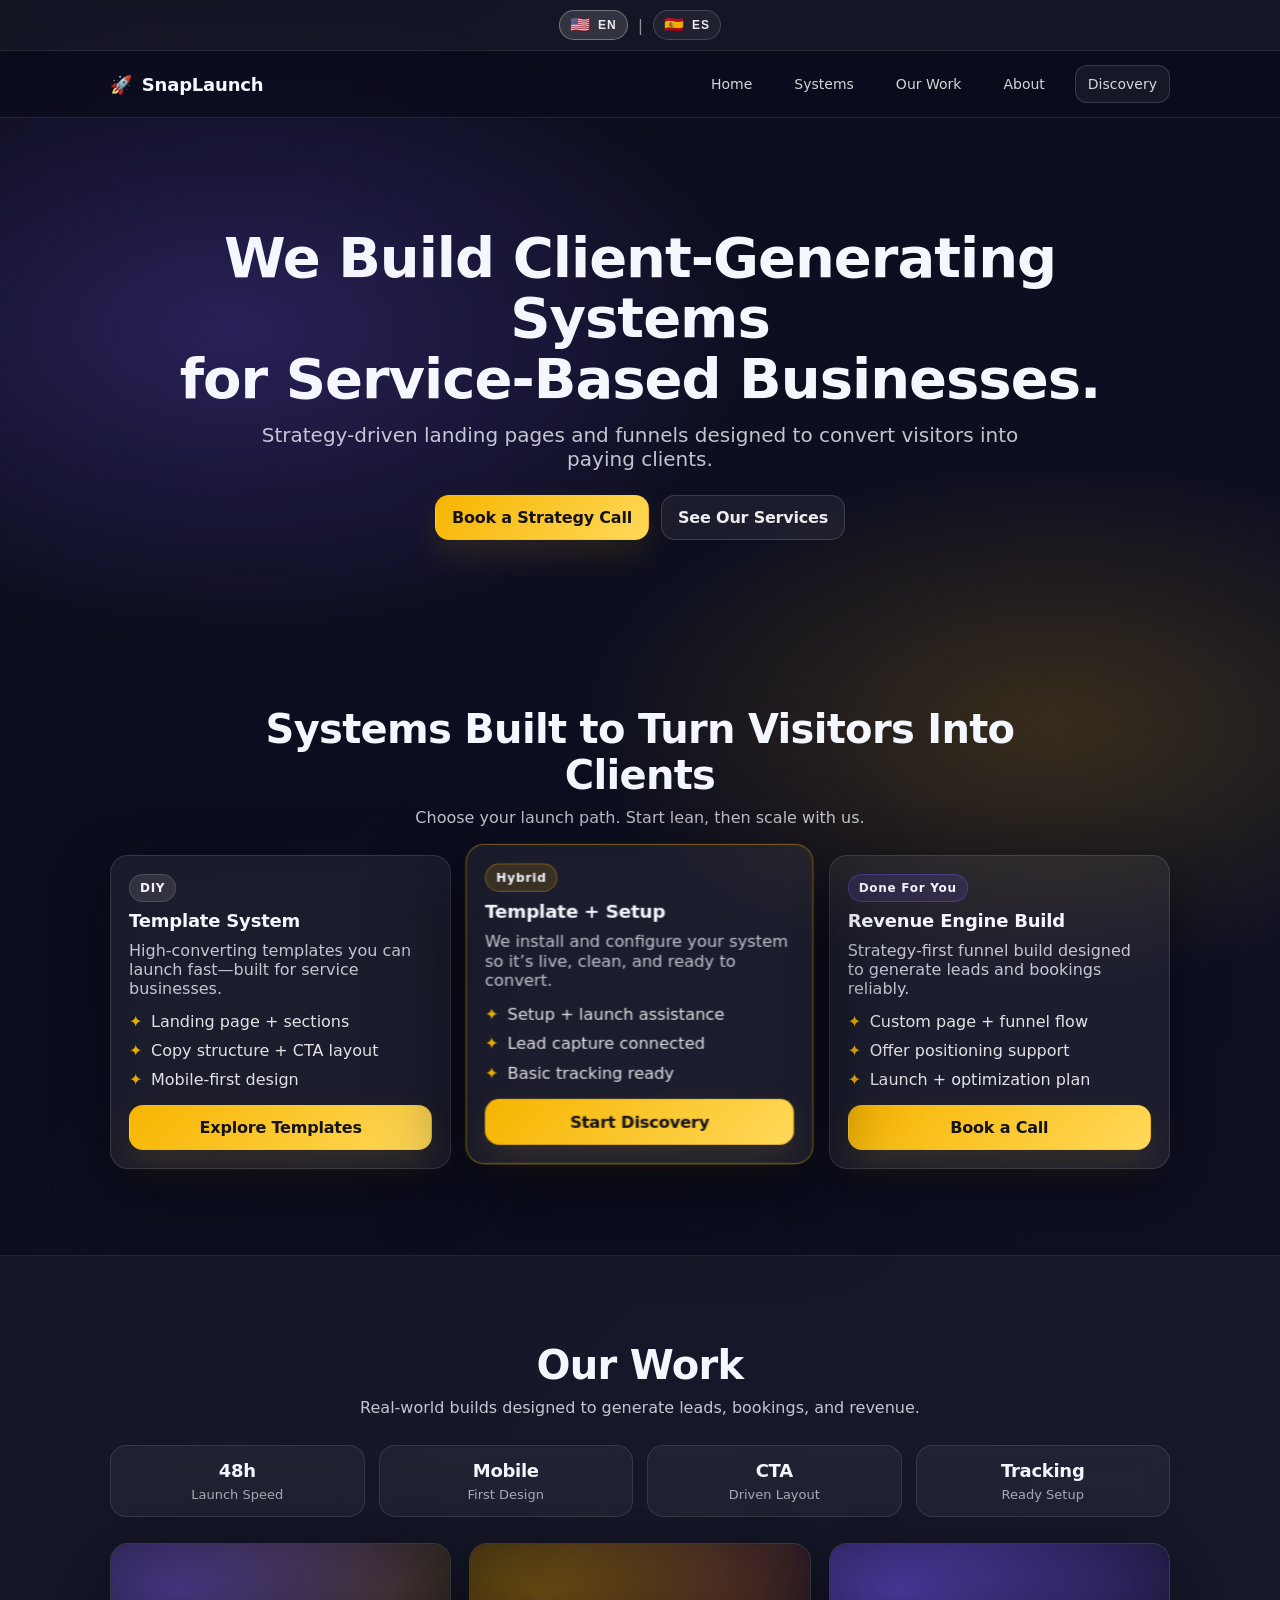
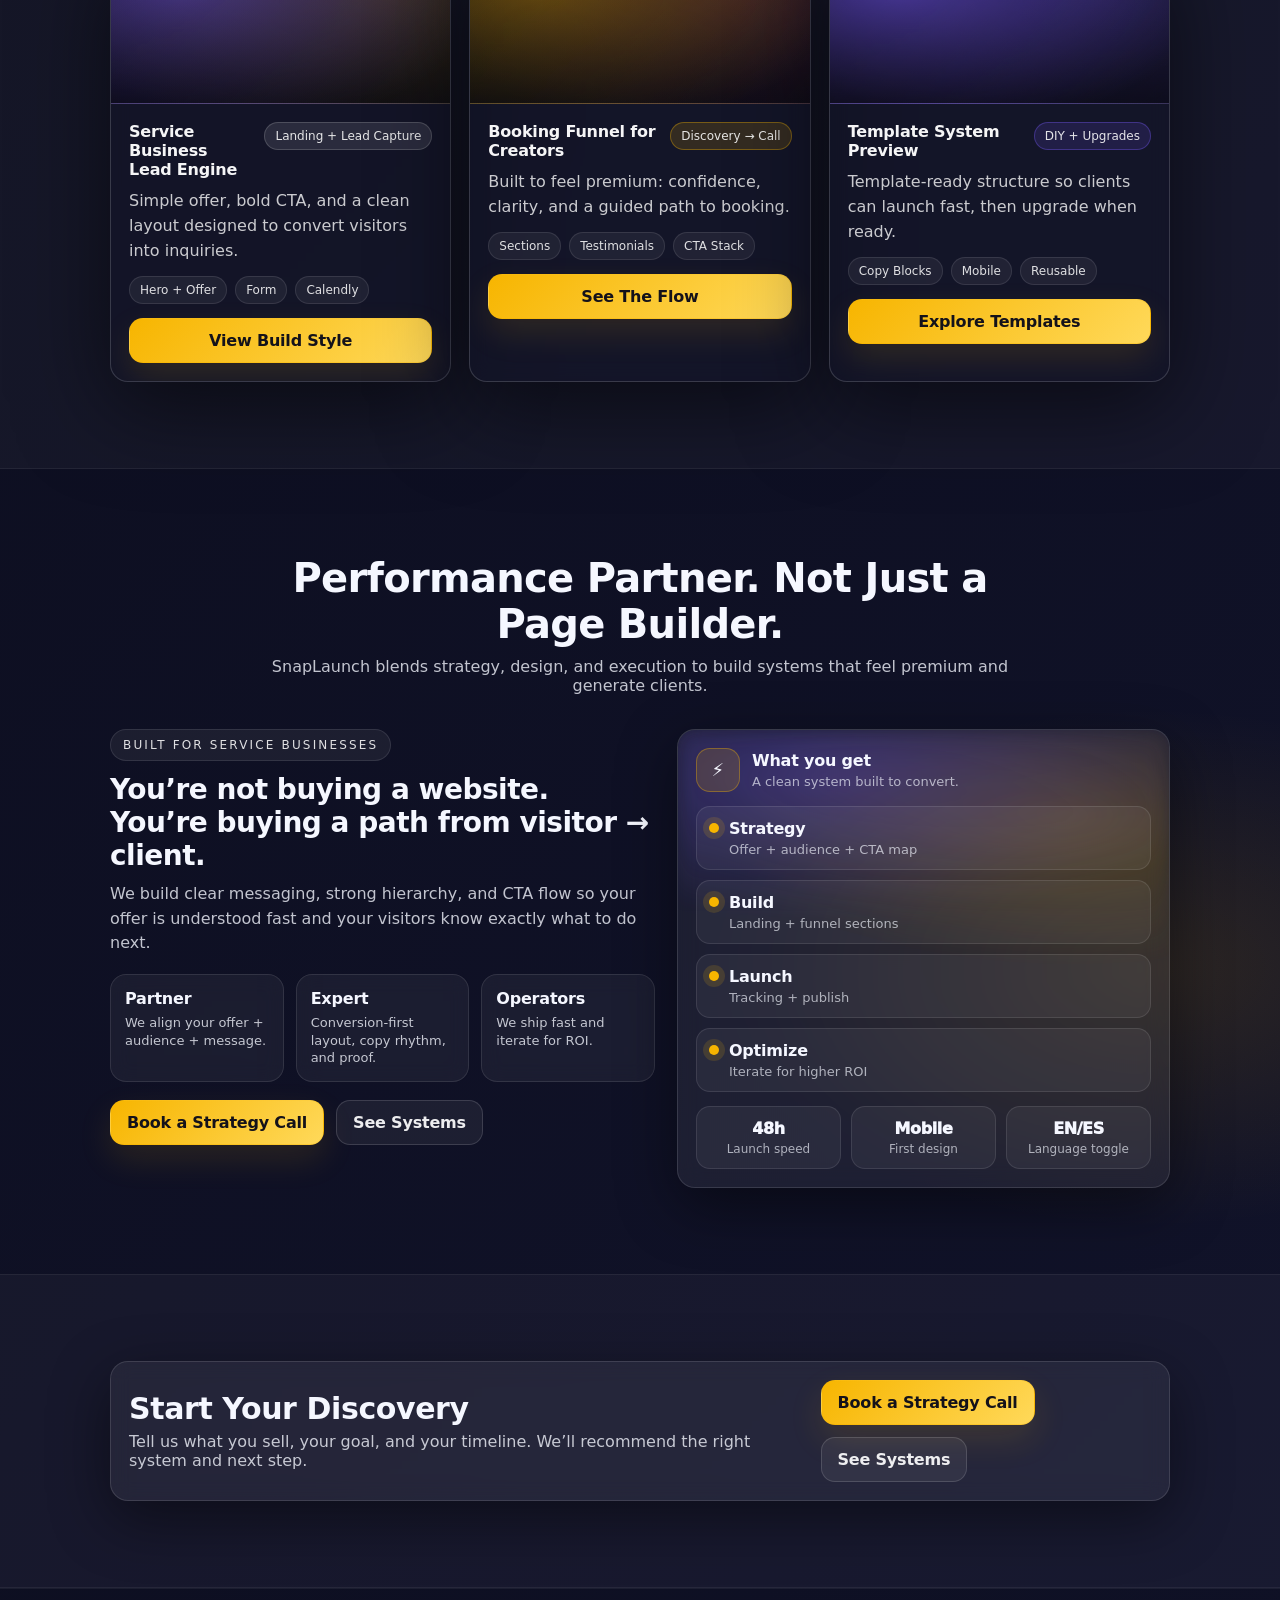
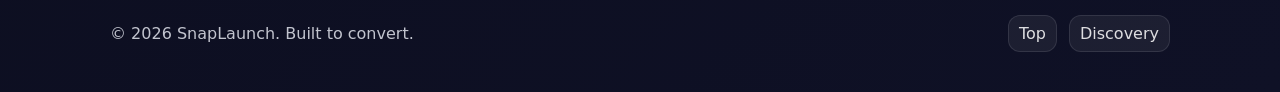
==== index.html @ f339612e "Add files via upload" ====
<!DOCTYPE html>
<html lang="en" data-lang="en">
<head>
  <meta charset="UTF-8" />
  <meta name="viewport" content="width=device-width, initial-scale=1.0" />
  <title>SnapLaunch</title>
  <meta name="description" content="We build client-generating systems for service-based businesses." />
  <link rel="stylesheet" href="css/styles.css" />
</head>

<body>

  <!-- TOP BAR -->
  <div class="topbar">
    <div class="container topbar-inner">
      <div class="lang-toggle" role="group" aria-label="Language toggle">
        <button type="button" class="lang-btn is-active" id="btn-en" aria-pressed="true">
          <span class="flag" aria-hidden="true">🇺🇸</span>
          <span class="lang-label">EN</span>
        </button>

        <span class="lang-divider" aria-hidden="true">|</span>

        <button type="button" class="lang-btn" id="btn-es" aria-pressed="false">
          <span class="flag" aria-hidden="true">🇪🇸</span>
          <span class="lang-label">ES</span>
        </button>
      </div>
    </div>
  </div>

  <!-- NAV -->
  <header class="nav">
    <div class="container nav-inner">

      <a class="brand" href="#home" aria-label="SnapLaunch home">
        <span class="brand-mark" aria-hidden="true">🚀</span>
        <span class="brand-name">SnapLaunch</span>
      </a>

      <!-- Hamburger (CSS only) -->
      <input class="nav-toggle" type="checkbox" id="nav-toggle" aria-label="Open menu" />
      <label class="nav-burger" for="nav-toggle" aria-hidden="true">
        <span></span><span></span><span></span>
      </label>

      <nav class="menu" aria-label="Primary navigation">
        <a href="#home">Home</a>
        <a href="#systems">Systems</a>
        <a href="#work">Our Work</a>
        <a href="#about">About</a>
        <a href="#discovery" class="menu-cta">Discovery</a>
      </nav>

    </div>
  </header>

  <!-- HERO -->
  <section id="home" class="hero">
    <div class="container hero-content">
      <h1>We Build Client-Generating Systems<br>for Service-Based Businesses.</h1>
      <p class="muted">
        Strategy-driven landing pages and funnels designed to convert visitors into paying clients.
      </p>

      <div class="hero-actions">
        <a class="btn primary" href="#discovery">Book a Strategy Call</a>
        <a class="btn ghost" href="#systems">See Our Services</a>
      </div>
    </div>
  </section>

  <!-- SYSTEMS -->
  <section id="systems" class="section">
    <div class="container">
      <div class="section-head">
        <h2>Systems Built to Turn Visitors Into Clients</h2>
        <p class="muted">Choose your launch path. Start lean, then scale with us.</p>
      </div>

      <div class="cards">
        <article class="card">
          <div class="card-top">
            <span class="badge">DIY</span>
            <h3>Template System</h3>
          </div>
          <p class="muted">High-converting templates you can launch fast—built for service businesses.</p>
          <ul class="list">
            <li>Landing page + sections</li>
            <li>Copy structure + CTA layout</li>
            <li>Mobile-first design</li>
          </ul>
          <a class="btn primary w-full" href="#discovery">Explore Templates</a>
        </article>

        <article class="card card-featured">
          <div class="card-top">
            <span class="badge badge-gold">Hybrid</span>
            <h3>Template + Setup</h3>
          </div>
          <p class="muted">We install and configure your system so it’s live, clean, and ready to convert.</p>
          <ul class="list">
            <li>Setup + launch assistance</li>
            <li>Lead capture connected</li>
            <li>Basic tracking ready</li>
          </ul>
          <a class="btn primary w-full" href="#discovery">Start Discovery</a>
        </article>

        <article class="card">
          <div class="card-top">
            <span class="badge badge-purple">Done For You</span>
            <h3>Revenue Engine Build</h3>
          </div>
          <p class="muted">Strategy-first funnel build designed to generate leads and bookings reliably.</p>
          <ul class="list">
            <li>Custom page + funnel flow</li>
            <li>Offer positioning support</li>
            <li>Launch + optimization plan</li>
          </ul>
          <a class="btn primary w-full" href="#discovery">Book a Call</a>
        </article>
      </div>
    </div>
  </section>

  <!-- OUR WORK -->
  <section id="work" class="section alt">
    <div class="container">
      <div class="section-head">
        <h2>Our Work</h2>
        <p class="muted">Real-world builds designed to generate leads, bookings, and revenue.</p>
      </div>

      <div class="stats">
        <div class="stat">
          <div class="stat-num">48h</div>
          <div class="stat-label">Launch Speed</div>
        </div>
        <div class="stat">
          <div class="stat-num">Mobile</div>
          <div class="stat-label">First Design</div>
        </div>
        <div class="stat">
          <div class="stat-num">CTA</div>
          <div class="stat-label">Driven Layout</div>
        </div>
        <div class="stat">
          <div class="stat-num">Tracking</div>
          <div class="stat-label">Ready Setup</div>
        </div>
      </div>

      <div class="work-grid">
        <article class="work-card">
          <div class="work-thumb" aria-hidden="true"></div>
          <div class="work-body">
            <div class="work-top">
              <h3>Service Business Lead Engine</h3>
              <span class="pill">Landing + Lead Capture</span>
            </div>
            <p class="work-desc">Simple offer, bold CTA, and a clean layout designed to convert visitors into inquiries.</p>
            <div class="work-tags">
              <span>Hero + Offer</span><span>Form</span><span>Calendly</span>
            </div>
            <a class="btn primary w-full" href="#discovery">View Build Style</a>
          </div>
        </article>

        <article class="work-card">
          <div class="work-thumb alt" aria-hidden="true"></div>
          <div class="work-body">
            <div class="work-top">
              <h3>Booking Funnel for Creators</h3>
              <span class="pill pill-gold">Discovery → Call</span>
            </div>
            <p class="work-desc">Built to feel premium: confidence, clarity, and a guided path to booking.</p>
            <div class="work-tags">
              <span>Sections</span><span>Testimonials</span><span>CTA Stack</span>
            </div>
            <a class="btn primary w-full" href="#discovery">See The Flow</a>
          </div>
        </article>

        <article class="work-card">
          <div class="work-thumb purple" aria-hidden="true"></div>
          <div class="work-body">
            <div class="work-top">
              <h3>Template System Preview</h3>
              <span class="pill pill-purple">DIY + Upgrades</span>
            </div>
            <p class="work-desc">Template-ready structure so clients can launch fast, then upgrade when ready.</p>
            <div class="work-tags">
              <span>Copy Blocks</span><span>Mobile</span><span>Reusable</span>
            </div>
            <a class="btn primary w-full" href="#discovery">Explore Templates</a>
          </div>
        </article>
      </div>
    </div>
  </section>

  <!-- ABOUT (your provided structure, fixed + styled) -->
  <section id="about" class="section section-about">
    <div class="container">

      <div class="section-head">
        <h2>Performance Partner. Not Just a Page Builder.</h2>
        <p class="muted">
          SnapLaunch blends strategy, design, and execution to build systems that feel premium and generate clients.
        </p>
      </div>

      <div class="about-wrap">

        <div class="about-main">
          <div class="kicker">Built for service businesses</div>

          <h3 class="about-title">
            You’re not buying a website.<br>
            You’re buying a path from visitor → client.
          </h3>

          <p class="about-lead muted">
            We build clear messaging, strong hierarchy, and CTA flow so your offer is understood fast
            and your visitors know exactly what to do next.
          </p>

          <div class="about-points">
            <div class="point">
              <div class="point-title">Partner</div>
              <div class="point-sub muted">We align your offer + audience + message.</div>
            </div>

            <div class="point">
              <div class="point-title">Expert</div>
              <div class="point-sub muted">Conversion-first layout, copy rhythm, and proof.</div>
            </div>

            <div class="point">
              <div class="point-title">Operators</div>
              <div class="point-sub muted">We ship fast and iterate for ROI.</div>
            </div>
          </div>

          <div class="about-actions">
            <a class="btn primary" href="#discovery">Book a Strategy Call</a>
            <a class="btn ghost" href="#systems">See Systems</a>
          </div>
        </div>

        <div class="about-side">
          <div class="about-card2">
            <div class="about-card-top">
              <div class="about-badge" aria-hidden="true">⚡</div>
              <div>
                <div class="about-card-title">What you get</div>
                <div class="about-card-sub muted">A clean system built to convert.</div>
              </div>
            </div>

            <div class="trust-strip" aria-label="SnapLaunch process">
              <div class="step">
                <div class="step-dot"></div>
                <div>
                  <div class="step-title">Strategy</div>
                  <div class="step-sub muted">Offer + audience + CTA map</div>
                </div>
              </div>

              <div class="step">
                <div class="step-dot"></div>
                <div>
                  <div class="step-title">Build</div>
                  <div class="step-sub muted">Landing + funnel sections</div>
                </div>
              </div>

              <div class="step">
                <div class="step-dot"></div>
                <div>
                  <div class="step-title">Launch</div>
                  <div class="step-sub muted">Tracking + publish</div>
                </div>
              </div>

              <div class="step">
                <div class="step-dot"></div>
                <div>
                  <div class="step-title">Optimize</div>
                  <div class="step-sub muted">Iterate for higher ROI</div>
                </div>
              </div>
            </div>

            <div class="about-proof">
              <div class="proof-item">
                <div class="proof-big">48h</div>
                <div class="proof-small muted">Launch speed</div>
              </div>
              <div class="proof-item">
                <div class="proof-big">Mobile</div>
                <div class="proof-small muted">First design</div>
              </div>
              <div class="proof-item">
                <div class="proof-big">EN/ES</div>
                <div class="proof-small muted">Language toggle</div>
              </div>
            </div>

          </div>
        </div>

      </div>
    </div>
  </section>

  <!-- DISCOVERY -->
  <section id="discovery" class="section alt">
    <div class="container">
      <div class="discovery">
        <div>
          <h2>Start Your Discovery</h2>
          <p class="muted">
            Tell us what you sell, your goal, and your timeline. We’ll recommend the right system and next step.
          </p>
        </div>
        <div class="disc-cta">
          <a class="btn primary" href="#">Book a Strategy Call</a>
          <a class="btn ghost" href="#systems">See Systems</a>
        </div>
      </div>
    </div>
  </section>

  <footer class="footer">
    <div class="container footer-inner">
      <div class="muted">© <span id="year"></span> SnapLaunch. Built to convert.</div>
      <div class="footer-links">
        <a href="#home">Top</a>
        <a href="#discovery">Discovery</a>
      </div>
    </div>
  </footer>

  <script>
    document.getElementById("year").textContent = new Date().getFullYear();
  </script>

</body>
</html>
---- css/styles.css ----
:root{
  --bg1:#0b0c1b;
  --bg2:#11132a;
  --card: rgba(255,255,255,.06);
  --card2: rgba(18, 20, 40, .62);
  --border: rgba(255,255,255,.12);
  --border2: rgba(255,255,255,.16);
  --text:#f5f7ff;
  --muted: rgba(245,247,255,.78);
  --muted2: rgba(245,247,255,.66);
  --gold:#f7b500;
  --gold2:#ffd95a;
  --purple:#7a5cff;
  --shadow: 0 18px 60px rgba(0,0,0,.45);
  --shadow2: 0 30px 100px rgba(0,0,0,.6);

  --r: 18px;
  --r2: 14px;

  --space-1: 8px;
  --space-2: 12px;
  --space-3: 18px;
  --space-4: 22px;
  --space-5: 34px;
  --space-6: 48px;
  --space-7: 72px;
}

*{ box-sizing:border-box; margin:0; padding:0; }
html{ scroll-behavior:smooth; }
body{
  font-family: system-ui, -apple-system, Segoe UI, Roboto, sans-serif;
  color: var(--text);
  background:
    radial-gradient(900px 520px at 18% 10%, rgba(122,92,255,.26), transparent 60%),
    radial-gradient(760px 420px at 82% 22%, rgba(247,181,0,.18), transparent 62%),
    radial-gradient(700px 420px at 90% 78%, rgba(247,181,0,.12), transparent 62%),
    linear-gradient(135deg, var(--bg1), var(--bg2));
}

a{ color:inherit; text-decoration:none; }
img{ max-width:100%; display:block; }

.container{
  max-width: 1100px;
  margin: 0 auto;
  padding: 0 20px;
}

.muted{ color: var(--muted); }
.w-full{ width:100%; display:inline-flex; justify-content:center; }

/* TOPBAR */
.topbar{
  position: sticky;
  top: 0;
  z-index: 20;
  background: rgba(255,255,255,.04);
  backdrop-filter: blur(12px);
  border-bottom: 1px solid rgba(255,255,255,.08);
}
.topbar-inner{
  display:flex;
  justify-content:center;
  padding: 10px 0;
}

/* Language toggle */
.lang-toggle{ display:flex; align-items:center; gap:10px; }
.lang-divider{ opacity:.55; }

.lang-btn{
  display:flex;
  align-items:center;
  gap:8px;
  padding: 6px 10px;
  border-radius: 999px;
  border: 1px solid rgba(255,255,255,.18);
  background: rgba(255,255,255,.06);
  color: #fff;
  cursor: pointer;
  opacity: .92;
  transition: transform .15s ease, background .15s ease, border-color .15s ease, opacity .15s ease;
}
.lang-btn:hover{
  transform: translateY(-1px);
  background: rgba(255,255,255,.10);
  border-color: rgba(255,255,255,.28);
  opacity: 1;
}
.lang-btn.is-active{
  background: rgba(255,255,255,.14);
  border-color: rgba(255,255,255,.34);
}
.flag{ font-size: 16px; line-height: 1; }
.lang-label{ font-weight: 800; font-size: 12px; letter-spacing: .08em; }

/* NAV */
.nav{
  position: sticky;
  top: 44px; /* sits under topbar */
  z-index: 19;
  background: rgba(10,12,28,.70);
  backdrop-filter: blur(14px);
  border-bottom: 1px solid rgba(255,255,255,.10);
}
.nav-inner{
  display:flex;
  align-items:center;
  justify-content:space-between;
  gap: 16px;
  padding: 14px 20px;
}
.brand{
  display:flex;
  align-items:center;
  gap:10px;
  font-weight: 900;
  letter-spacing: -.2px;
}
.brand-mark{ font-size: 18px; }
.brand-name{ font-size: 18px; }

/* Menu (desktop) */
.menu{
  display:flex;
  align-items:center;
  gap: 18px;
}
.menu a{
  display:inline-block;
  padding: 10px 12px;
  border-radius: 12px;
  color: rgba(255,255,255,.90);
  font-size: 14px;
  transition: transform .15s ease, background .15s ease, opacity .15s ease;
  opacity: .92;
}
.menu a:hover{
  opacity: 1;
  transform: translateY(-1px);
  background: rgba(255,255,255,.08);
}
.menu .menu-cta{
  border: 1px solid rgba(255,255,255,.16);
  background: rgba(255,255,255,.06);
}

/* Hamburger */
.nav-toggle{ display:none; }
.nav-burger{
  display:none;
  width: 44px;
  height: 44px;
  border-radius: 12px;
  border: 1px solid rgba(255,255,255,.14);
  background: rgba(255,255,255,.06);
  align-items:center;
  justify-content:center;
  cursor:pointer;
}
.nav-burger span{
  display:block;
  width: 18px;
  height: 2px;
  background: rgba(255,255,255,.92);
  margin: 3px 0;
  border-radius: 2px;
}

/* HERO */
.hero{
  padding: 110px 0 80px;
  text-align:center;
}
.hero-content{ max-width: 980px; }
.hero h1{
  font-size: clamp(34px, 4.6vw, 56px);
  line-height: 1.08;
  letter-spacing: -1px;
  margin-bottom: 14px;
}
.hero p{
  font-size: clamp(16px, 2vw, 20px);
  max-width: 760px;
  margin: 0 auto 24px;
  color: var(--muted);
}
.hero-actions{
  display:flex;
  justify-content:center;
  gap: 12px;
  flex-wrap: wrap;
}

/* Buttons */
.btn{
  display:inline-flex;
  align-items:center;
  justify-content:center;
  gap: 10px;
  padding: 12px 16px;
  border-radius: 14px;
  font-weight: 800;
  letter-spacing: -.2px;
  border: 1px solid rgba(255,255,255,.14);
  background: rgba(255,255,255,.06);
  transition: transform .15s ease, background .15s ease, border-color .15s ease, box-shadow .15s ease;
  min-height: 44px;
}
.btn:hover{
  transform: translateY(-1px);
  background: rgba(255,255,255,.10);
  border-color: rgba(255,255,255,.24);
}
.btn.primary{
  color:#14121a;
  border: 1px solid rgba(247,181,0,.25);
  background: linear-gradient(135deg, var(--gold), var(--gold2));
  box-shadow: 0 14px 34px rgba(247,181,0,.12);
}
.btn.primary:hover{
  background: linear-gradient(135deg, #ffc21a, #ffe27a);
}
.btn.ghost{
  color: rgba(255,255,255,.92);
}

/* Sections */
.section{
  padding: 86px 0;
}
.section.alt{
  background: rgba(255,255,255,.03);
  border-top: 1px solid rgba(255,255,255,.06);
  border-bottom: 1px solid rgba(255,255,255,.06);
}

.section-head{
  text-align:center;
  max-width: 760px;
  margin: 0 auto 28px;
}
.section-head h2{
  font-size: clamp(24px, 3.2vw, 40px);
  letter-spacing: -0.7px;
  margin-bottom: 10px;
}
.section-head p{ color: var(--muted); }

/* Cards */
.cards{
  display:grid;
  grid-template-columns: repeat(3, minmax(0, 1fr));
  gap: 18px;
  margin-top: 22px;
}
.card{
  background: var(--card);
  border: 1px solid var(--border);
  border-radius: var(--r);
  padding: 18px;
  box-shadow: var(--shadow);
  backdrop-filter: blur(10px);
  transition: transform .25s ease, box-shadow .25s ease, border-color .25s ease;
}
.card:hover{
  transform: translateY(-6px);
  box-shadow: var(--shadow2);
  border-color: rgba(255,255,255,.25);
}
.card-top{
  display:flex;
  flex-direction:column;
  gap: 8px;
  margin-bottom: 10px;
}
.card h3{
  font-size: 18px;
  letter-spacing: -.2px;
}
.badge{
  display:inline-flex;
  align-self:flex-start;
  padding: 6px 10px;
  border-radius: 999px;
  background: rgba(255,255,255,.10);
  border: 1px solid rgba(255,255,255,.14);
  font-size: 12px;
  letter-spacing: .06em;
  font-weight: 800;
}
.badge-gold{
  background: rgba(247,181,0,.14);
  border-color: rgba(247,181,0,.35);
}
.badge-purple{
  background: rgba(122,92,255,.14);
  border-color: rgba(122,92,255,.35);
}
.card-featured{
  transform: translateY(-8px) scale(1.02);
  border-color: rgba(247,181,0,.45);
  box-shadow: 0 30px 90px rgba(0,0,0,.6);
  position: relative;
  z-index: 2;
}

/* List */
.list{
  list-style:none;
  display:grid;
  gap: 10px;
  margin: 14px 0 16px;
  padding: 0;
}
.list li{
  position: relative;
  padding-left: 22px;
  color: rgba(255,255,255,.88);
}
.list li::before{
  content:"✦";
  position:absolute;
  left:0;
  top:0;
  color: var(--gold);
  opacity: .95;
}

/* OUR WORK */
.stats{
  display:grid;
  grid-template-columns: repeat(4, minmax(0,1fr));
  gap: 14px;
  margin: 22px 0 26px;
}
.stat{
  background: rgba(255,255,255,.05);
  border: 1px solid rgba(255,255,255,.10);
  border-radius: 16px;
  padding: 14px;
  text-align:center;
  backdrop-filter: blur(10px);
}
.stat-num{
  font-size: 18px;
  font-weight: 900;
  letter-spacing: -.3px;
}
.stat-label{
  margin-top: 6px;
  font-size: 13px;
  color: var(--muted2);
}

.work-grid{
  display:grid;
  grid-template-columns: repeat(3, minmax(0, 1fr));
  gap: 18px;
}
.work-card{
  background: var(--card2);
  border: 1px solid var(--border2);
  border-radius: var(--r);
  overflow:hidden;
  box-shadow: 0 24px 90px rgba(0,0,0,.55);
  backdrop-filter: blur(10px);
  transition: transform .15s ease, border-color .15s ease;
}
.work-card:hover{
  transform: translateY(-2px);
  border-color: rgba(255,255,255,.24);
}
.work-thumb{
  height: 160px;
  background:
    radial-gradient(520px 240px at 20% 30%, rgba(122,92,255,.55), transparent 60%),
    radial-gradient(520px 240px at 80% 30%, rgba(247,181,0,.22), transparent 65%),
    linear-gradient(135deg, rgba(10,10,22,.95), rgba(10,10,22,.25));
  border-bottom: 1px solid rgba(255,255,255,.10);
  position: relative;
}
.work-thumb::after{
  content:"";
  position:absolute;
  inset:0;
  background: linear-gradient(to bottom, rgba(0,0,0,.08), rgba(0,0,0,.40));
  pointer-events:none;
}
.work-thumb.alt{
  background:
    radial-gradient(520px 240px at 20% 30%, rgba(247,181,0,.42), transparent 60%),
    radial-gradient(480px 240px at 80% 30%, rgba(255,90,126,.18), transparent 65%),
    linear-gradient(135deg, rgba(10,10,22,.95), rgba(10,10,22,.25));
}
.work-thumb.purple{
  background:
    radial-gradient(520px 240px at 20% 30%, rgba(122,92,255,.62), transparent 60%),
    radial-gradient(520px 240px at 80% 30%, rgba(122,92,255,.22), transparent 65%),
    linear-gradient(135deg, rgba(10,10,22,.95), rgba(10,10,22,.25));
}

.work-body{ padding: 18px; }
.work-top{
  display:flex;
  align-items:flex-start;
  justify-content:space-between;
  gap: 10px;
  margin-bottom: 10px;
}
.work-card h3{
  color: rgba(255,255,255,.96);
  letter-spacing: -.2px;
  font-size: 16px;
}
.work-desc{
  color: rgba(255,255,255,.78);
  line-height: 1.55;
  margin-bottom: 12px;
}
.pill{
  font-size: 12px;
  padding: 6px 10px;
  border-radius: 999px;
  background: rgba(255,255,255,.10);
  border: 1px solid rgba(255,255,255,.16);
  color: rgba(255,255,255,.88);
  white-space: nowrap;
}
.pill-gold{ background: rgba(247,181,0,.14); border-color: rgba(247,181,0,.35); }
.pill-purple{ background: rgba(122,92,255,.14); border-color: rgba(122,92,255,.35); }

.work-tags{
  display:flex;
  flex-wrap:wrap;
  gap: 8px;
  margin-bottom: 14px;
}
.work-tags span{
  font-size: 12px;
  padding: 6px 10px;
  border-radius: 999px;
  background: rgba(255,255,255,.06);
  border: 1px solid rgba(255,255,255,.10);
  color: rgba(255,255,255,.86);
}

/* ABOUT */
.section-about .section-head{ margin-bottom: 34px; }

.about-wrap{
  display:grid;
  grid-template-columns: 1.05fr .95fr;
  gap: 22px;
  align-items:start;
}

.kicker{
  display:inline-block;
  font-size: 12px;
  letter-spacing: .18em;
  text-transform: uppercase;
  padding: 8px 12px;
  border-radius: 999px;
  background: rgba(255,255,255,.06);
  border: 1px solid rgba(255,255,255,.10);
  color: rgba(255,255,255,.86);
  margin-bottom: 12px;
}

.about-title{
  font-size: clamp(20px, 2.4vw, 28px);
  letter-spacing: -.5px;
  margin-bottom: 10px;
}
.about-lead{ line-height: 1.55; margin-bottom: 16px; }

.about-points{
  display:grid;
  grid-template-columns: repeat(3, minmax(0, 1fr));
  gap: 12px;
  margin: 18px 0 18px;
}
.point{
  background: rgba(255,255,255,.05);
  border: 1px solid rgba(255,255,255,.10);
  border-radius: 16px;
  padding: 14px;
  backdrop-filter: blur(10px);
}
.point-title{ font-weight: 900; letter-spacing: -.2px; }
.point-sub{ margin-top: 6px; font-size: 13px; line-height: 1.35; }

.about-actions{
  display:flex;
  gap: 12px;
  flex-wrap: wrap;
  margin-top: 6px;
}

/* Right card */
.about-card2{
  background: rgba(255,255,255,.06);
  border: 1px solid rgba(255,255,255,.12);
  border-radius: var(--r);
  padding: 18px;
  box-shadow: var(--shadow);
  backdrop-filter: blur(12px);
  position: sticky;
  top: 110px;
  overflow: hidden;
}
.about-card2::before{
  content:"";
  position:absolute;
  inset:-2px;
  background:
    radial-gradient(700px 240px at 30% 10%, rgba(122,92,255,.35), transparent 60%),
    radial-gradient(600px 240px at 80% 20%, rgba(247,181,0,.22), transparent 60%);
  filter: blur(10px);
  opacity: .9;
  pointer-events:none;
}
.about-card2 > *{ position: relative; }

.about-card-top{
  display:flex;
  gap: 12px;
  align-items:center;
  margin-bottom: 14px;
}
.about-badge{
  width: 44px;
  height: 44px;
  border-radius: 14px;
  display:grid;
  place-items:center;
  background: rgba(247,181,0,.14);
  border: 1px solid rgba(247,181,0,.35);
  font-size: 18px;
}
.about-card-title{ font-weight: 900; letter-spacing: -.2px; }
.about-card-sub{ font-size: 13px; color: var(--muted2); margin-top: 4px; }

/* Trust strip */
.trust-strip{ display:grid; gap: 10px; margin: 10px 0 14px; }
.step{
  display:flex;
  gap: 10px;
  align-items:flex-start;
  padding: 12px;
  border-radius: 14px;
  background: rgba(255,255,255,.05);
  border: 1px solid rgba(255,255,255,.10);
}
.step-dot{
  width: 10px;
  height: 10px;
  border-radius: 999px;
  background: var(--gold);
  box-shadow: 0 0 0 6px rgba(247,181,0,.14);
  margin-top: 4px;
  flex: 0 0 auto;
}
.step-title{ font-weight: 900; letter-spacing: -.2px; }
.step-sub{ font-size: 13px; color: var(--muted2); margin-top: 4px; }

/* Proof row */
.about-proof{
  display:grid;
  grid-template-columns: repeat(3, minmax(0,1fr));
  gap: 10px;
  margin-top: 12px;
}
.proof-item{
  text-align:center;
  padding: 12px;
  border-radius: 14px;
  background: rgba(255,255,255,.05);
  border: 1px solid rgba(255,255,255,.10);
}
.proof-big{
  font-weight: 1000;
  letter-spacing: -.4px;
}
.proof-small{
  font-size: 12px;
  color: var(--muted2);
  margin-top: 4px;
}

/* DISCOVERY */
.discovery{
  display:flex;
  justify-content: space-between;
  align-items: center;
  gap: 18px;
  background: rgba(255,255,255,.06);
  border: 1px solid rgba(255,255,255,.12);
  border-radius: var(--r);
  padding: 18px;
  backdrop-filter: blur(10px);
  box-shadow: var(--shadow);
}
.discovery h2{
  font-size: clamp(20px, 2.4vw, 30px);
  letter-spacing: -.4px;
  margin-bottom: 6px;
}
.discovery p{ color: var(--muted); max-width: 760px; }
.disc-cta{ display:flex; gap: 12px; flex-wrap:wrap; }

/* FOOTER */
.footer{
  padding: 26px 0 40px;
  border-top: 1px solid rgba(255,255,255,.06);
  background: rgba(0,0,0,.10);
}
.footer-inner{
  display:flex;
  justify-content:space-between;
  align-items:center;
  gap: 12px;
  flex-wrap:wrap;
}
.footer-links{ display:flex; gap: 12px; }
.footer-links a{
  padding: 8px 10px;
  border-radius: 12px;
  background: rgba(255,255,255,.06);
  border: 1px solid rgba(255,255,255,.10);
  color: rgba(255,255,255,.85);
}
.footer-links a:hover{ background: rgba(255,255,255,.10); }

/* RESPONSIVE */
@media (max-width: 980px){
  .cards{ grid-template-columns: 1fr; }
  .work-grid{ grid-template-columns: 1fr; }
  .stats{ grid-template-columns: repeat(2, minmax(0,1fr)); }
  .about-wrap{ grid-template-columns: 1fr; }
  .about-card2{ position: relative; top: auto; }
  .about-points{ grid-template-columns: 1fr; }
  .discovery{ flex-direction: column; align-items: flex-start; }
}

/* Hamburger behavior (mobile nav) */
@media (max-width: 860px){
  .nav-burger{ display:flex; }
  .menu{
    position: absolute;
    left: 0;
    right: 0;
    top: calc(100% + 1px);
    display: none;
    flex-direction: column;
    gap: 6px;
    padding: 12px;
    background: rgba(10,12,28,.92);
    border-bottom: 1px solid rgba(255,255,255,.10);
    backdrop-filter: blur(14px);
  }
  .menu a{ width: 100%; }
  .nav-inner{ position: relative; }

  .nav-toggle:checked ~ .menu{ display:flex; }
}
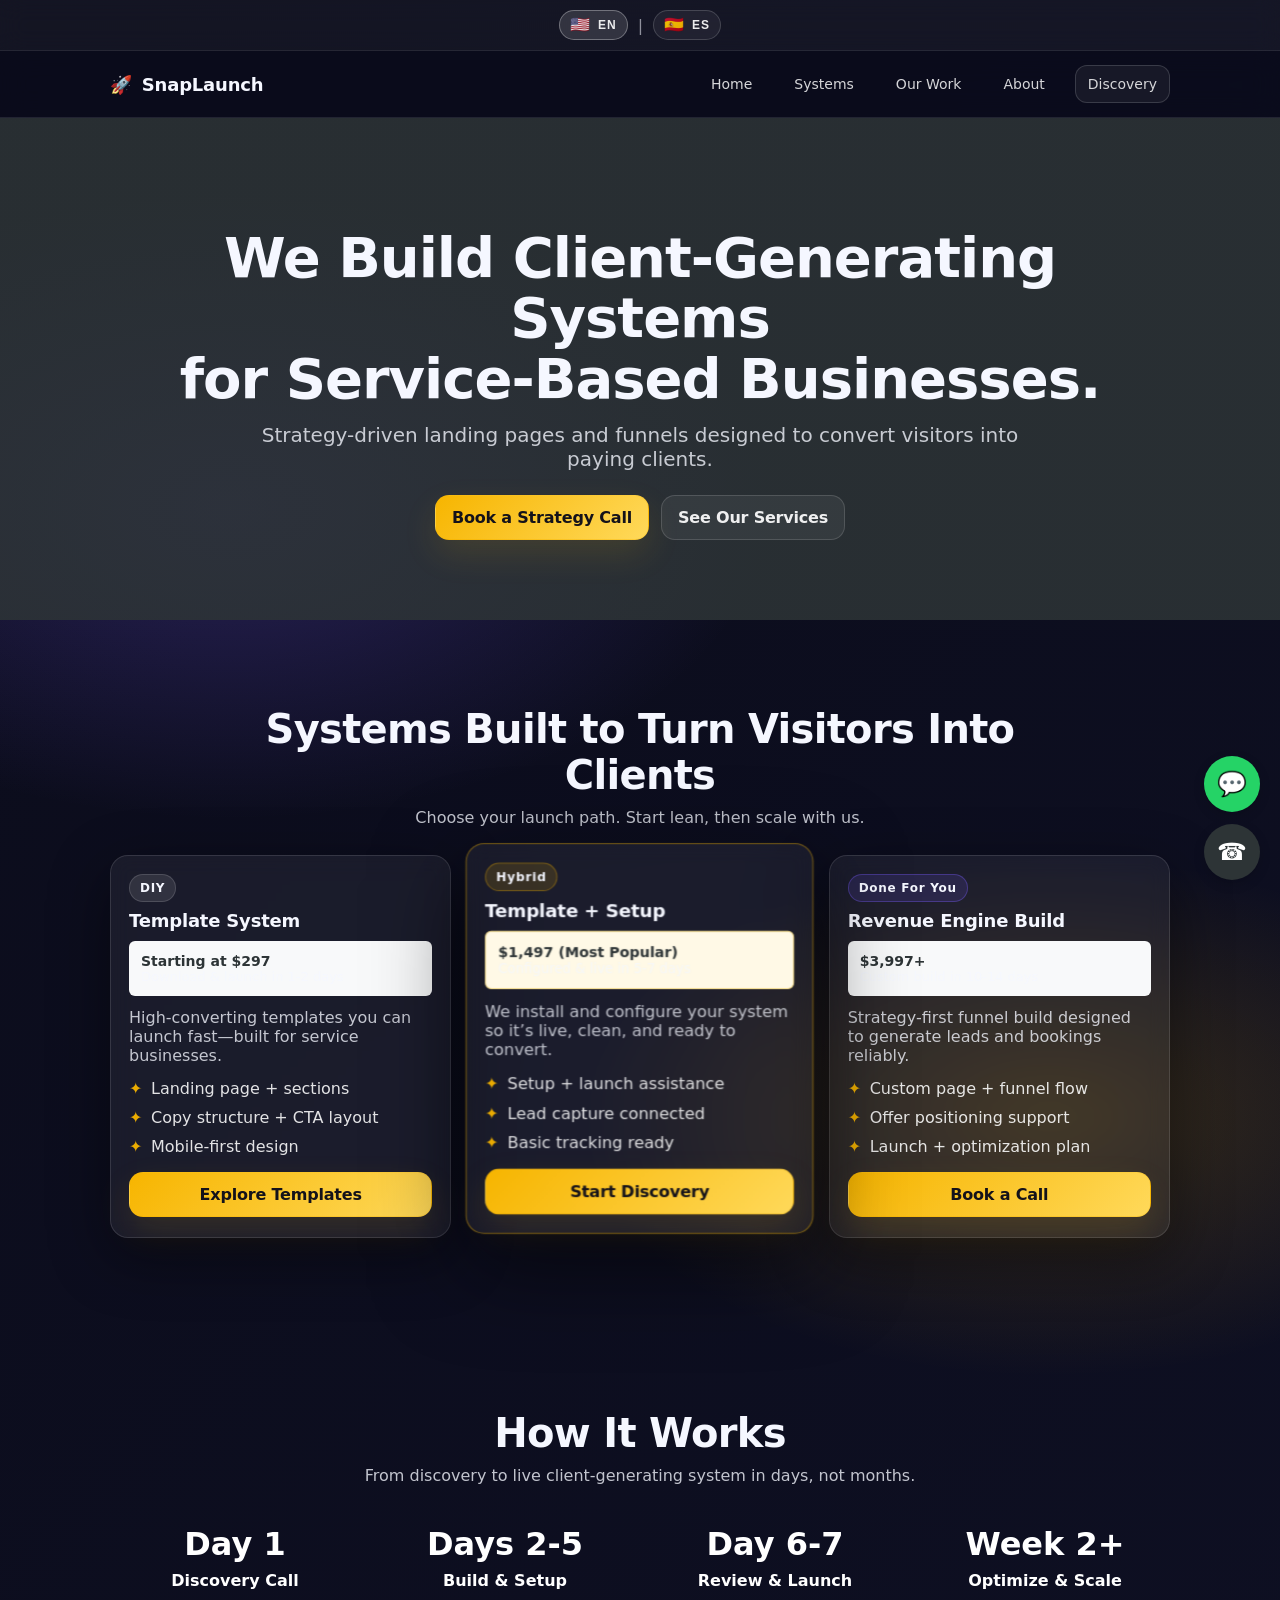
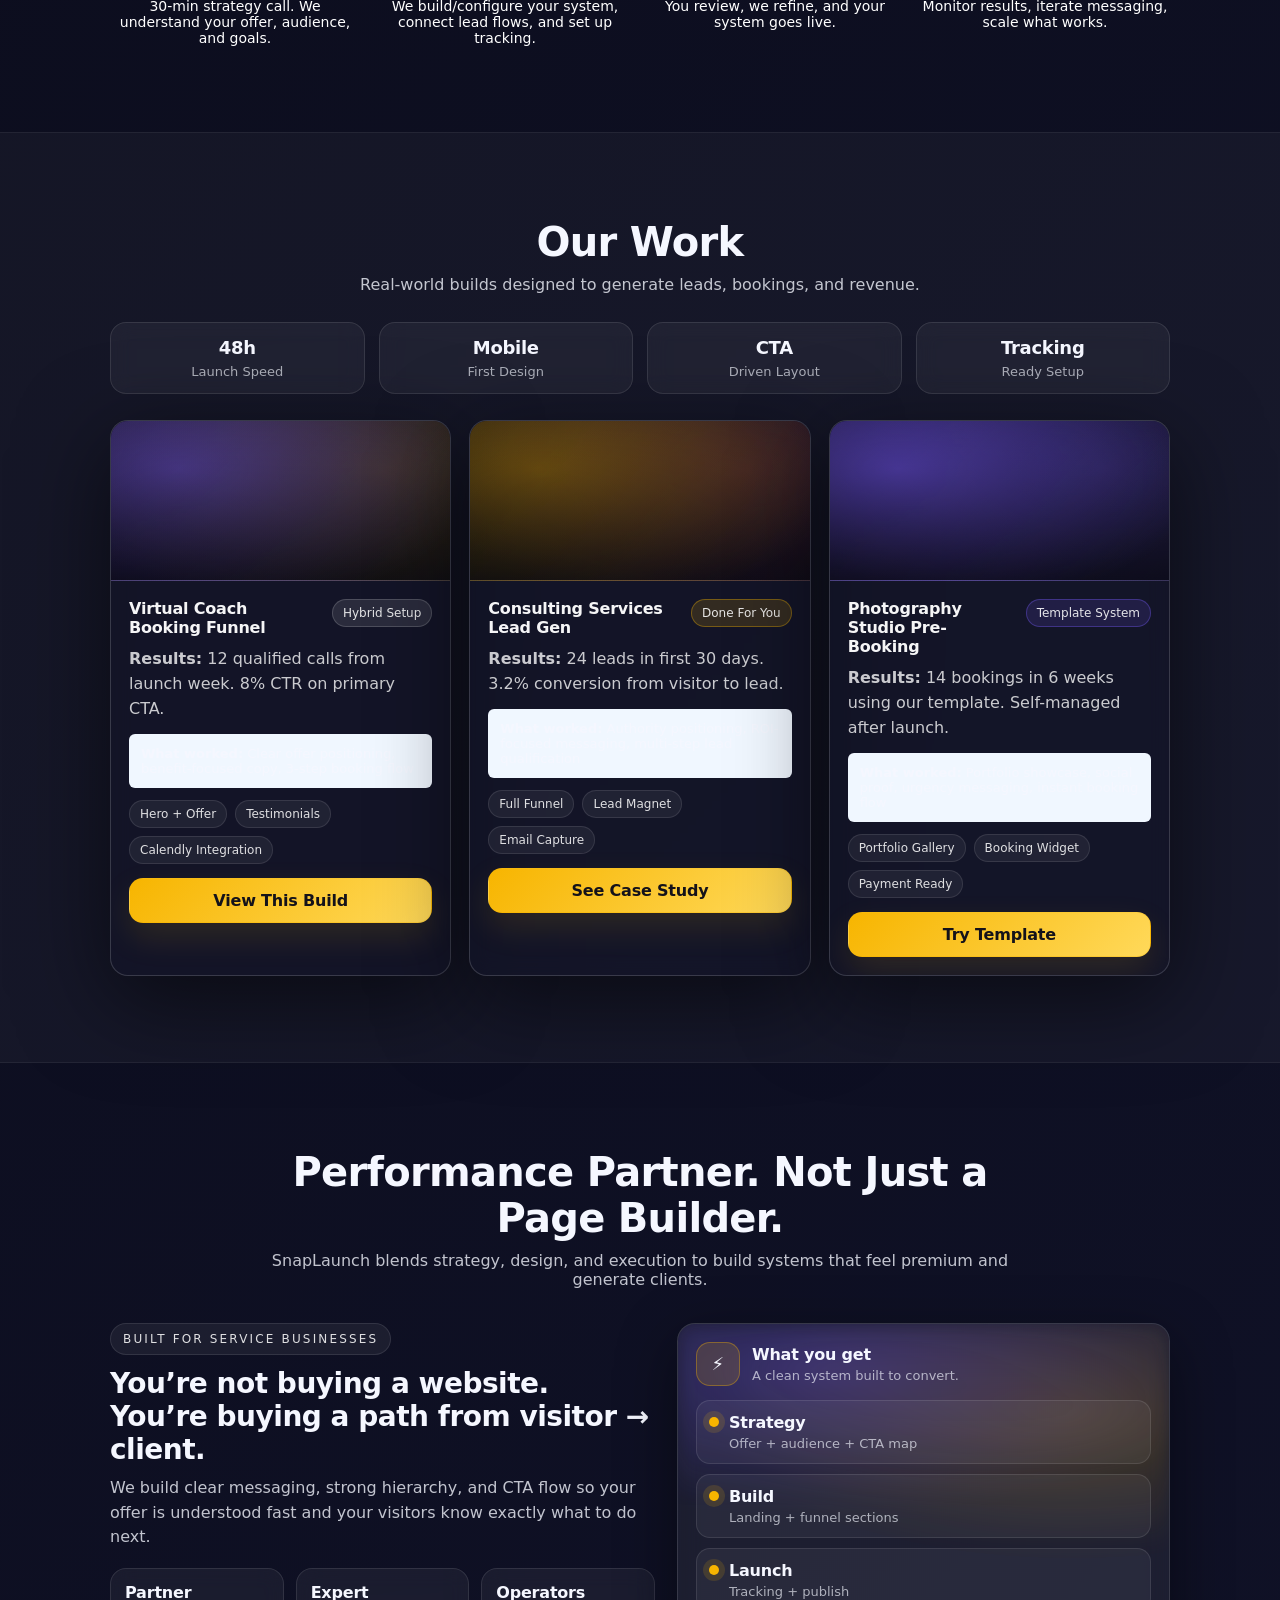
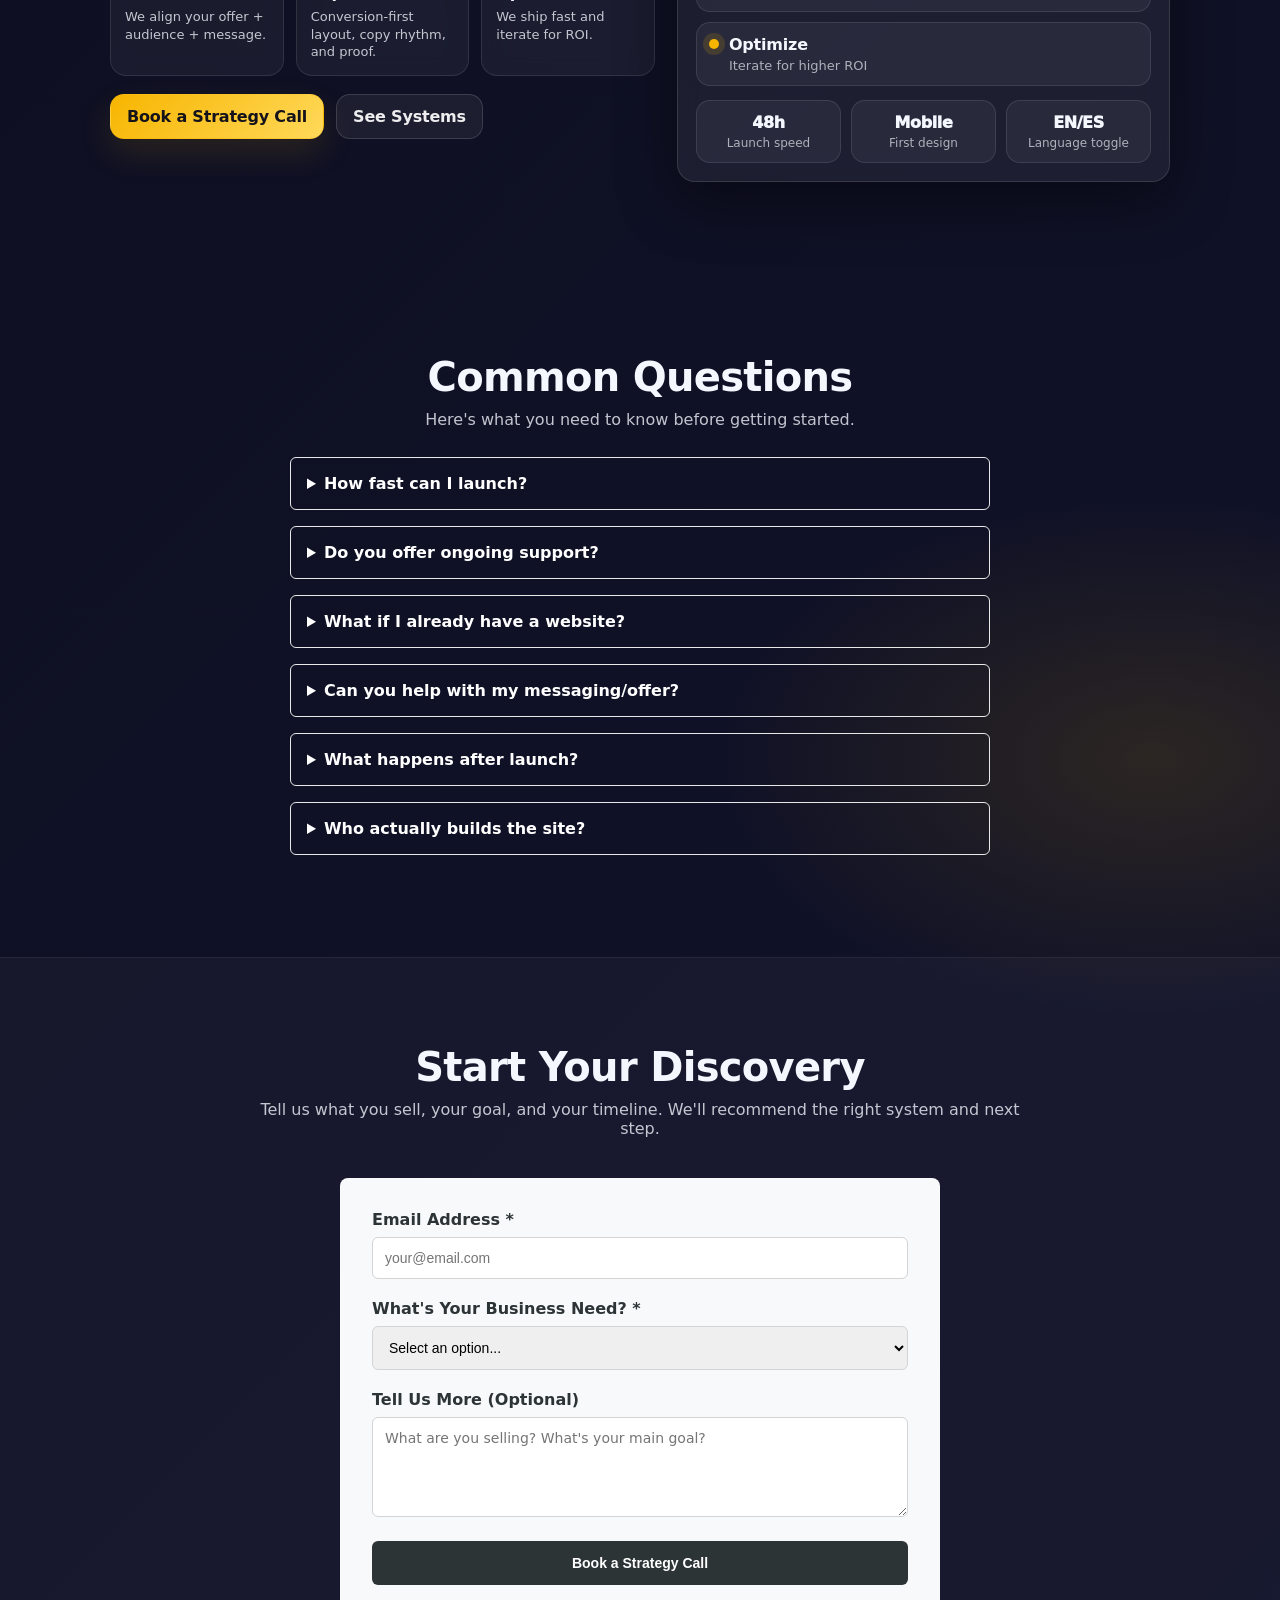
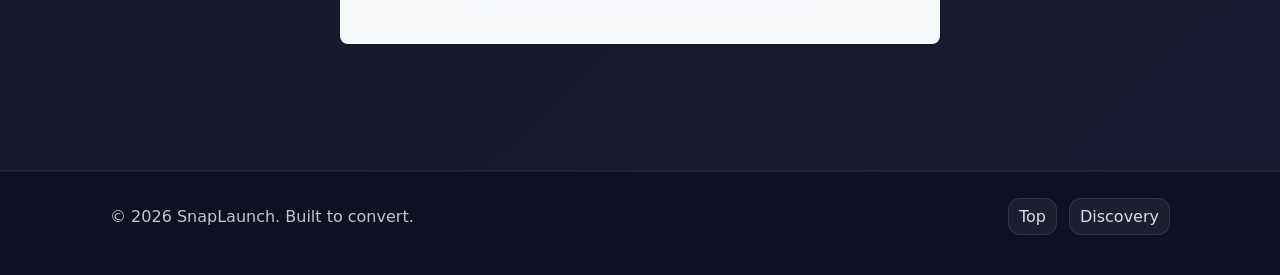
==== commit 0d818ee5: "Add files via upload" ====
--- a/index.html
+++ b/index.html
@@ -56,7 +56,7 @@
   </header>
 
   <!-- HERO -->
-  <section id="home" class="hero">
+  <section id="home" class="hero" style="background-image: linear-gradient(135deg, rgba(45, 52, 54, 0.85), rgba(45, 52, 54, 0.85)), url('https://images.unsplash.com/photo-1552664730-d307ca884978?w=1200&q=80'); background-size: cover; background-position: center; background-attachment: fixed;">
     <div class="container hero-content">
       <h1>We Build Client-Generating Systems<br>for Service-Based Businesses.</h1>
       <p class="muted">
@@ -83,6 +83,10 @@
           <div class="card-top">
             <span class="badge">DIY</span>
             <h3>Template System</h3>
+          </div>
+          <div style="background: #f8f9fa; padding: 12px; border-radius: 6px; margin-bottom: 12px; font-size: 14px;">
+            <div style="font-weight: 600; color: #2d3436;">Starting at $297</div>
+            <div class="muted" style="font-size: 13px;">Download & launch in 1-2 days</div>
           </div>
           <p class="muted">High-converting templates you can launch fast—built for service businesses.</p>
           <ul class="list">
@@ -97,8 +101,10 @@
           <div class="card-top">
             <span class="badge badge-gold">Hybrid</span>
             <h3>Template + Setup</h3>
-          </div>
-          <p class="muted">We install and configure your system so it’s live, clean, and ready to convert.</p>
+          </div>          <div style="background: #fff9e6; padding: 12px; border-radius: 6px; margin-bottom: 12px; font-size: 14px; border: 1px solid #ffe58f;">
+            <div style="font-weight: 600; color: #2d3436;">$1,497 (Most Popular)</div>
+            <div class="muted" style="font-size: 13px;">Configured & live in 5-7 days</div>
+          </div>          <p class="muted">We install and configure your system so it’s live, clean, and ready to convert.</p>
           <ul class="list">
             <li>Setup + launch assistance</li>
             <li>Lead capture connected</li>
@@ -111,6 +117,10 @@
           <div class="card-top">
             <span class="badge badge-purple">Done For You</span>
             <h3>Revenue Engine Build</h3>
+          </div>
+          <div style="background: #f8f9fa; padding: 12px; border-radius: 6px; margin-bottom: 12px; font-size: 14px;">
+            <div style="font-weight: 600; color: #2d3436;">$3,997+</div>
+            <div class="muted" style="font-size: 13px;">Custom build in 10-14 days</div>
           </div>
           <p class="muted">Strategy-first funnel build designed to generate leads and bookings reliably.</p>
           <ul class="list">
@@ -124,6 +134,39 @@
     </div>
   </section>
 
+  <!-- HOW IT WORKS -->
+  <section id="process" class="section">
+    <div class="container">
+      <div class="section-head">
+        <h2>How It Works</h2>
+        <p class="muted">From discovery to live client-generating system in days, not months.</p>
+      </div>
+
+      <div class="timeline" style="display: grid; grid-template-columns: 1fr 1fr 1fr 1fr; gap: 20px; margin-top: 40px;">
+        <div style="text-align: center;">
+          <div style="font-size: 32px; font-weight: 700; color: #ffffff; margin-bottom: 8px;">Day 1</div>
+          <div style="font-weight: 600; color: #ffffff; margin-bottom: 8px;">Discovery Call</div>
+          <p style="color: #ffffff; font-size: 14px; margin: 0;">30-min strategy call. We understand your offer, audience, and goals.</p>
+        </div>
+        <div style="text-align: center;">
+          <div style="font-size: 32px; font-weight: 700; color: #ffffff; margin-bottom: 8px;">Days 2-5</div>
+          <div style="font-weight: 600; color: #ffffff; margin-bottom: 8px;">Build & Setup</div>
+          <p style="color: #ffffff; font-size: 14px; margin: 0;">We build/configure your system, connect lead flows, and set up tracking.</p>
+        </div>
+        <div style="text-align: center;">
+          <div style="font-size: 32px; font-weight: 700; color: #ffffff; margin-bottom: 8px;">Day 6-7</div>
+          <div style="font-weight: 600; color: #ffffff; margin-bottom: 8px;">Review & Launch</div>
+          <p style="color: #ffffff; font-size: 14px; margin: 0;">You review, we refine, and your system goes live.</p>
+        </div>
+        <div style="text-align: center;">
+          <div style="font-size: 32px; font-weight: 700; color: #ffffff; margin-bottom: 8px;">Week 2+</div>
+          <div style="font-weight: 600; color: #ffffff; margin-bottom: 8px;">Optimize & Scale</div>
+          <p style="color: #ffffff; font-size: 14px; margin: 0;">Monitor results, iterate messaging, scale what works.</p>
+        </div>
+      </div>
+    </div>
+  </section>
+
   <!-- OUR WORK -->
   <section id="work" class="section alt">
     <div class="container">
@@ -156,14 +199,17 @@
           <div class="work-thumb" aria-hidden="true"></div>
           <div class="work-body">
             <div class="work-top">
-              <h3>Service Business Lead Engine</h3>
-              <span class="pill">Landing + Lead Capture</span>
-            </div>
-            <p class="work-desc">Simple offer, bold CTA, and a clean layout designed to convert visitors into inquiries.</p>
+              <h3>Virtual Coach Booking Funnel</h3>
+              <span class="pill">Hybrid Setup</span>
+            </div>
+            <p class="work-desc"><strong>Results:</strong> 12 qualified calls from launch week. 8% CTR on primary CTA.</p>
+            <div style="background: #f0f7ff; padding: 12px; border-radius: 6px; margin: 12px 0; font-size: 13px;">
+              <strong>What worked:</strong> Clear offer positioning, benefit-focused copy, 3-step booking flow
+            </div>
             <div class="work-tags">
-              <span>Hero + Offer</span><span>Form</span><span>Calendly</span>
-            </div>
-            <a class="btn primary w-full" href="#discovery">View Build Style</a>
+              <span>Hero + Offer</span><span>Testimonials</span><span>Calendly Integration</span>
+            </div>
+            <a class="btn primary w-full" href="#discovery">View This Build</a>
           </div>
         </article>
 
@@ -171,14 +217,17 @@
           <div class="work-thumb alt" aria-hidden="true"></div>
           <div class="work-body">
             <div class="work-top">
-              <h3>Booking Funnel for Creators</h3>
-              <span class="pill pill-gold">Discovery → Call</span>
-            </div>
-            <p class="work-desc">Built to feel premium: confidence, clarity, and a guided path to booking.</p>
+              <h3>Consulting Services Lead Gen</h3>
+              <span class="pill pill-gold">Done For You</span>
+            </div>
+            <p class="work-desc"><strong>Results:</strong> 24 leads in first 30 days. 3.2% conversion from visitor to lead.</p>
+            <div style="background: #f0f7ff; padding: 12px; border-radius: 6px; margin: 12px 0; font-size: 13px;">
+              <strong>What worked:</strong> Authority positioning, ROI-focused messaging, multi-step lead qualification
+            </div>
             <div class="work-tags">
-              <span>Sections</span><span>Testimonials</span><span>CTA Stack</span>
-            </div>
-            <a class="btn primary w-full" href="#discovery">See The Flow</a>
+              <span>Full Funnel</span><span>Lead Magnet</span><span>Email Capture</span>
+            </div>
+            <a class="btn primary w-full" href="#discovery">See Case Study</a>
           </div>
         </article>
 
@@ -186,14 +235,17 @@
           <div class="work-thumb purple" aria-hidden="true"></div>
           <div class="work-body">
             <div class="work-top">
-              <h3>Template System Preview</h3>
-              <span class="pill pill-purple">DIY + Upgrades</span>
-            </div>
-            <p class="work-desc">Template-ready structure so clients can launch fast, then upgrade when ready.</p>
+              <h3>Photography Studio Pre-Booking</h3>
+              <span class="pill pill-purple">Template System</span>
+            </div>
+            <p class="work-desc"><strong>Results:</strong> 14 bookings in 6 weeks using our template. Self-managed after launch.</p>
+            <div style="background: #f0f7ff; padding: 12px; border-radius: 6px; margin: 12px 0; font-size: 13px;">
+              <strong>What worked:</strong> Portfolio showcase, social proof, urgency messaging, instant booking flow
+            </div>
             <div class="work-tags">
-              <span>Copy Blocks</span><span>Mobile</span><span>Reusable</span>
-            </div>
-            <a class="btn primary w-full" href="#discovery">Explore Templates</a>
+              <span>Portfolio Gallery</span><span>Booking Widget</span><span>Payment Ready</span>
+            </div>
+            <a class="btn primary w-full" href="#discovery">Try Template</a>
           </div>
         </article>
       </div>
@@ -315,20 +367,84 @@
     </div>
   </section>
 
+  <!-- FAQ -->
+  <section id="faq" class="section">
+    <div class="container">
+      <div class="section-head">
+        <h2>Common Questions</h2>
+        <p class="muted">Here's what you need to know before getting started.</p>
+      </div>
+
+      <div style="max-width: 700px; margin: 0 auto;">
+        <details style="margin-bottom: 16px; border: 1px solid #e8e8e8; border-radius: 6px; padding: 16px; cursor: pointer;">
+          <summary style="font-weight: 600; color: #ffffff; user-select: none;">How fast can I launch?</summary>
+          <p style="margin-top: 12px; font-size: 14px; color: #ffffff;">With our Template System, 1-2 days. Template + Setup (Hybrid), 5-7 days. Done For You, 10-14 days. We prioritize speed without sacrificing conversion.</p>
+        </details>
+
+        <details style="margin-bottom: 16px; border: 1px solid #e8e8e8; border-radius: 6px; padding: 16px; cursor: pointer;">
+          <summary style="font-weight: 600; color: #ffffff; user-select: none;">Do you offer ongoing support?</summary>
+          <p style="margin-top: 12px; font-size: 14px; color: #ffffff;">Yes. All packages include launch support. Done For You clients get 30 days of optimization support included. We offer optional monthly optimization packages for clients who want continued iteration.</p>
+        </details>
+
+        <details style="margin-bottom: 16px; border: 1px solid #e8e8e8; border-radius: 6px; padding: 16px; cursor: pointer;">
+          <summary style="font-weight: 600; color: #ffffff; user-select: none;">What if I already have a website?</summary>
+          <p style="margin-top: 12px; font-size: 14px; color: #ffffff;">We can audit your current site and build a high-converting landing page or funnel alongside it. Many clients use a separate SnapLaunch system to drive leads while keeping their main site as-is.</p>
+        </details>
+
+        <details style="margin-bottom: 16px; border: 1px solid #e8e8e8; border-radius: 6px; padding: 16px; cursor: pointer;">
+          <summary style="font-weight: 600; color: #ffffff; user-select: none;">Can you help with my messaging/offer?</summary>
+          <p style="margin-top: 12px; font-size: 14px; color: #ffffff;">Absolutely. The Discovery Call is where we dig into your offer and positioning. Done For You clients get positioning support included. We help refine your message to resonate with your ideal clients.</p>
+        </details>
+
+        <details style="margin-bottom: 16px; border: 1px solid #e8e8e8; border-radius: 6px; padding: 16px; cursor: pointer;">
+          <summary style="font-weight: 600; color: #ffffff; user-select: none;">What happens after launch?</summary>
+          <p style="margin-top: 12px; font-size: 14px; color: #ffffff;">We monitor your conversion data and recommend optimizations. Most clients see their best results in weeks 3-6 as we refine CTAs, messaging, and targeting based on real visitor behavior.</p>
+        </details>
+
+        <details style="margin-bottom: 16px; border: 1px solid #e8e8e8; border-radius: 6px; padding: 16px; cursor: pointer;">
+          <summary style="font-weight: 600; color: #ffffff; user-select: none;">Who actually builds the site?</summary>
+          <p style="margin-top: 12px; font-size: 14px; color: #ffffff;">SnapLaunch's team. We're not resellers—we build every project in-house. You work directly with our strategy and build team from start to finish.</p>
+        </details>
+      </div>
+    </div>
+  </section>
+
   <!-- DISCOVERY -->
   <section id="discovery" class="section alt">
     <div class="container">
-      <div class="discovery">
-        <div>
-          <h2>Start Your Discovery</h2>
-          <p class="muted">
-            Tell us what you sell, your goal, and your timeline. We’ll recommend the right system and next step.
-          </p>
-        </div>
-        <div class="disc-cta">
-          <a class="btn primary" href="#">Book a Strategy Call</a>
-          <a class="btn ghost" href="#systems">See Systems</a>
-        </div>
+      <div class="section-head">
+        <h2>Start Your Discovery</h2>
+        <p class="muted">Tell us what you sell, your goal, and your timeline. We'll recommend the right system and next step.</p>
+      </div>
+
+      <div style="max-width: 600px; margin: 40px auto;">
+        <form style="background: #f8f9fa; padding: 32px; border-radius: 8px;">
+          <div style="margin-bottom: 20px;">
+            <label for="email" style="display: block; font-weight: 600; color: #2d3436; margin-bottom: 8px;">Email Address *</label>
+            <input type="email" id="email" name="email" required style="width: 100%; padding: 12px; border: 1px solid #d4d4d4; border-radius: 6px; font-size: 14px; box-sizing: border-box;" placeholder="your@email.com">
+          </div>
+
+          <div style="margin-bottom: 20px;">
+            <label for="business" style="display: block; font-weight: 600; color: #2d3436; margin-bottom: 8px;">What's Your Business Need? *</label>
+            <select id="business" name="business" required style="width: 100%; padding: 12px; border: 1px solid #d4d4d4; border-radius: 6px; font-size: 14px; box-sizing: border-box;">
+              <option value="">Select an option...</option>
+              <option value="new-landing">I need a new landing page</option>
+              <option value="lead-funnel">I want to generate more leads</option>
+              <option value="booking-system">I need a booking/appointment system</option>
+              <option value="existing-upgrade">I want to upgrade my existing site</option>
+              <option value="other">Other / Not sure</option>
+            </select>
+          </div>
+
+          <div style="margin-bottom: 20px;">
+            <label for="message" style="display: block; font-weight: 600; color: #2d3436; margin-bottom: 8px;">Tell Us More (Optional)</label>
+            <textarea id="message" name="message" style="width: 100%; padding: 12px; border: 1px solid #d4d4d4; border-radius: 6px; font-size: 14px; box-sizing: border-box; min-height: 100px; font-family: inherit;" placeholder="What are you selling? What's your main goal?"></textarea>
+          </div>
+
+          <button type="submit" style="width: 100%; padding: 14px; background: #2d3436; color: white; border: none; border-radius: 6px; font-weight: 600; font-size: 14px; cursor: pointer; transition: background 0.3s ease;">Book a Strategy Call</button>
+          
+          <p class="muted" style="text-align: center; margin-top: 12px; font-size: 13px;">We'll reach out within 2 hours during business hours.</p>
+        </form>
       </div>
     </div>
   </section>
@@ -345,7 +461,28 @@
 
   <script>
     document.getElementById("year").textContent = new Date().getFullYear();
+
+    // Language switching
+    document.getElementById("btn-en").addEventListener("click", function() {
+      window.location.href = "index.html";
+    });
+
+    document.getElementById("btn-es").addEventListener("click", function() {
+      window.location.href = "es_spanish.html";
+    });
   </script>
+
+  <!-- FLOATING ACTION BUTTONS -->
+  <div style="position: fixed; bottom: 20px; right: 20px; display: flex; gap: 12px; flex-direction: column; z-index: 1000;">
+    <!-- WhatsApp Button -->
+    <a href="https://wa.me/14049925807" target="_blank" rel="noopener noreferrer" style="display: flex; align-items: center; justify-content: center; width: 56px; height: 56px; background: #25D366; color: white; border-radius: 50%; text-decoration: none; box-shadow: 0 4px 12px rgba(0,0,0,0.15); transition: transform 0.2s ease, box-shadow 0.2s ease; font-size: 24px;" title="Message us on WhatsApp" onmouseover="this.style.transform='scale(1.1)'; this.style.boxShadow='0 6px 16px rgba(0,0,0,0.2)';" onmouseout="this.style.transform='scale(1)'; this.style.boxShadow='0 4px 12px rgba(0,0,0,0.15)';">
+      💬
+    </a>
+    <!-- Call Now Button -->
+    <a href="tel:14049925807" style="display: flex; align-items: center; justify-content: center; width: 56px; height: 56px; background: #2d3436; color: white; border-radius: 50%; text-decoration: none; box-shadow: 0 4px 12px rgba(0,0,0,0.15); transition: transform 0.2s ease, box-shadow 0.2s ease; font-size: 24px;" title="Call us now" onmouseover="this.style.transform='scale(1.1)'; this.style.boxShadow='0 6px 16px rgba(0,0,0,0.2)';" onmouseout="this.style.transform='scale(1)'; this.style.boxShadow='0 4px 12px rgba(0,0,0,0.15)';">
+      ☎️
+    </a>
+  </div>
 
 </body>
 </html>
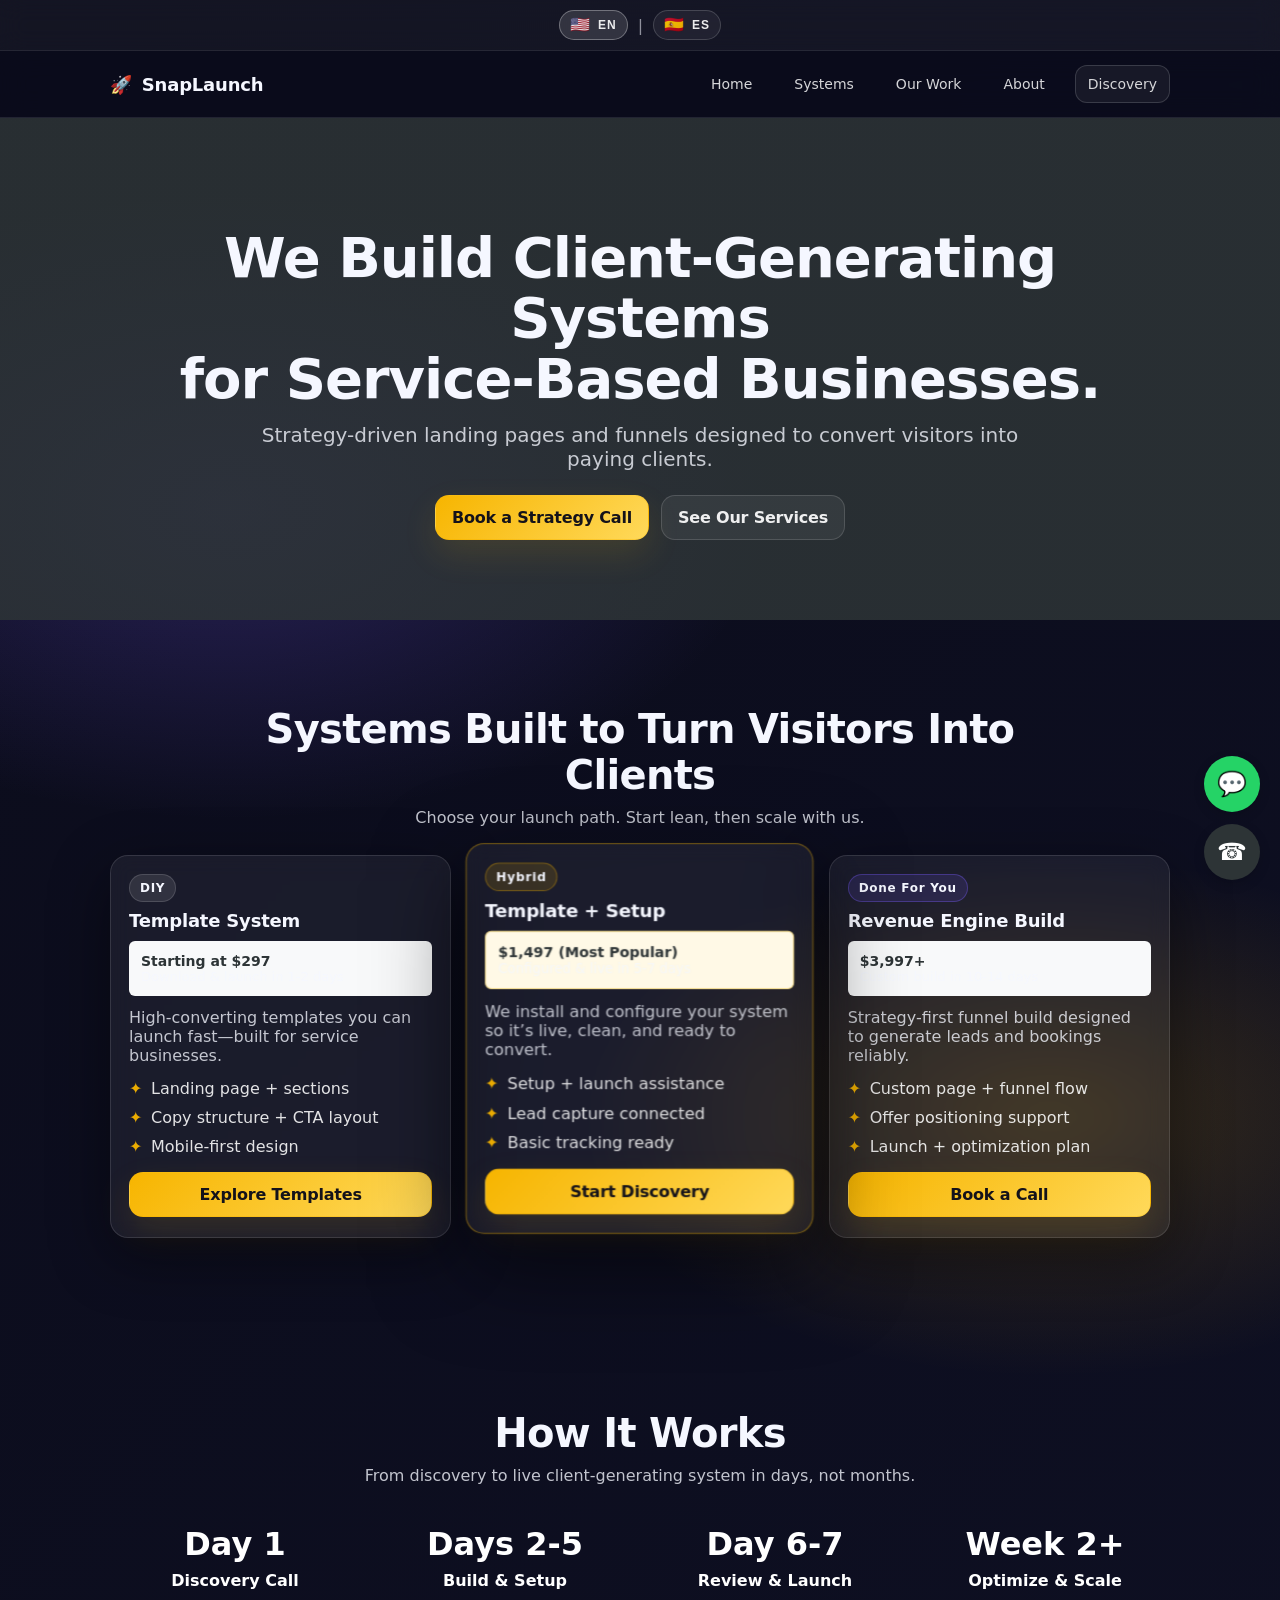
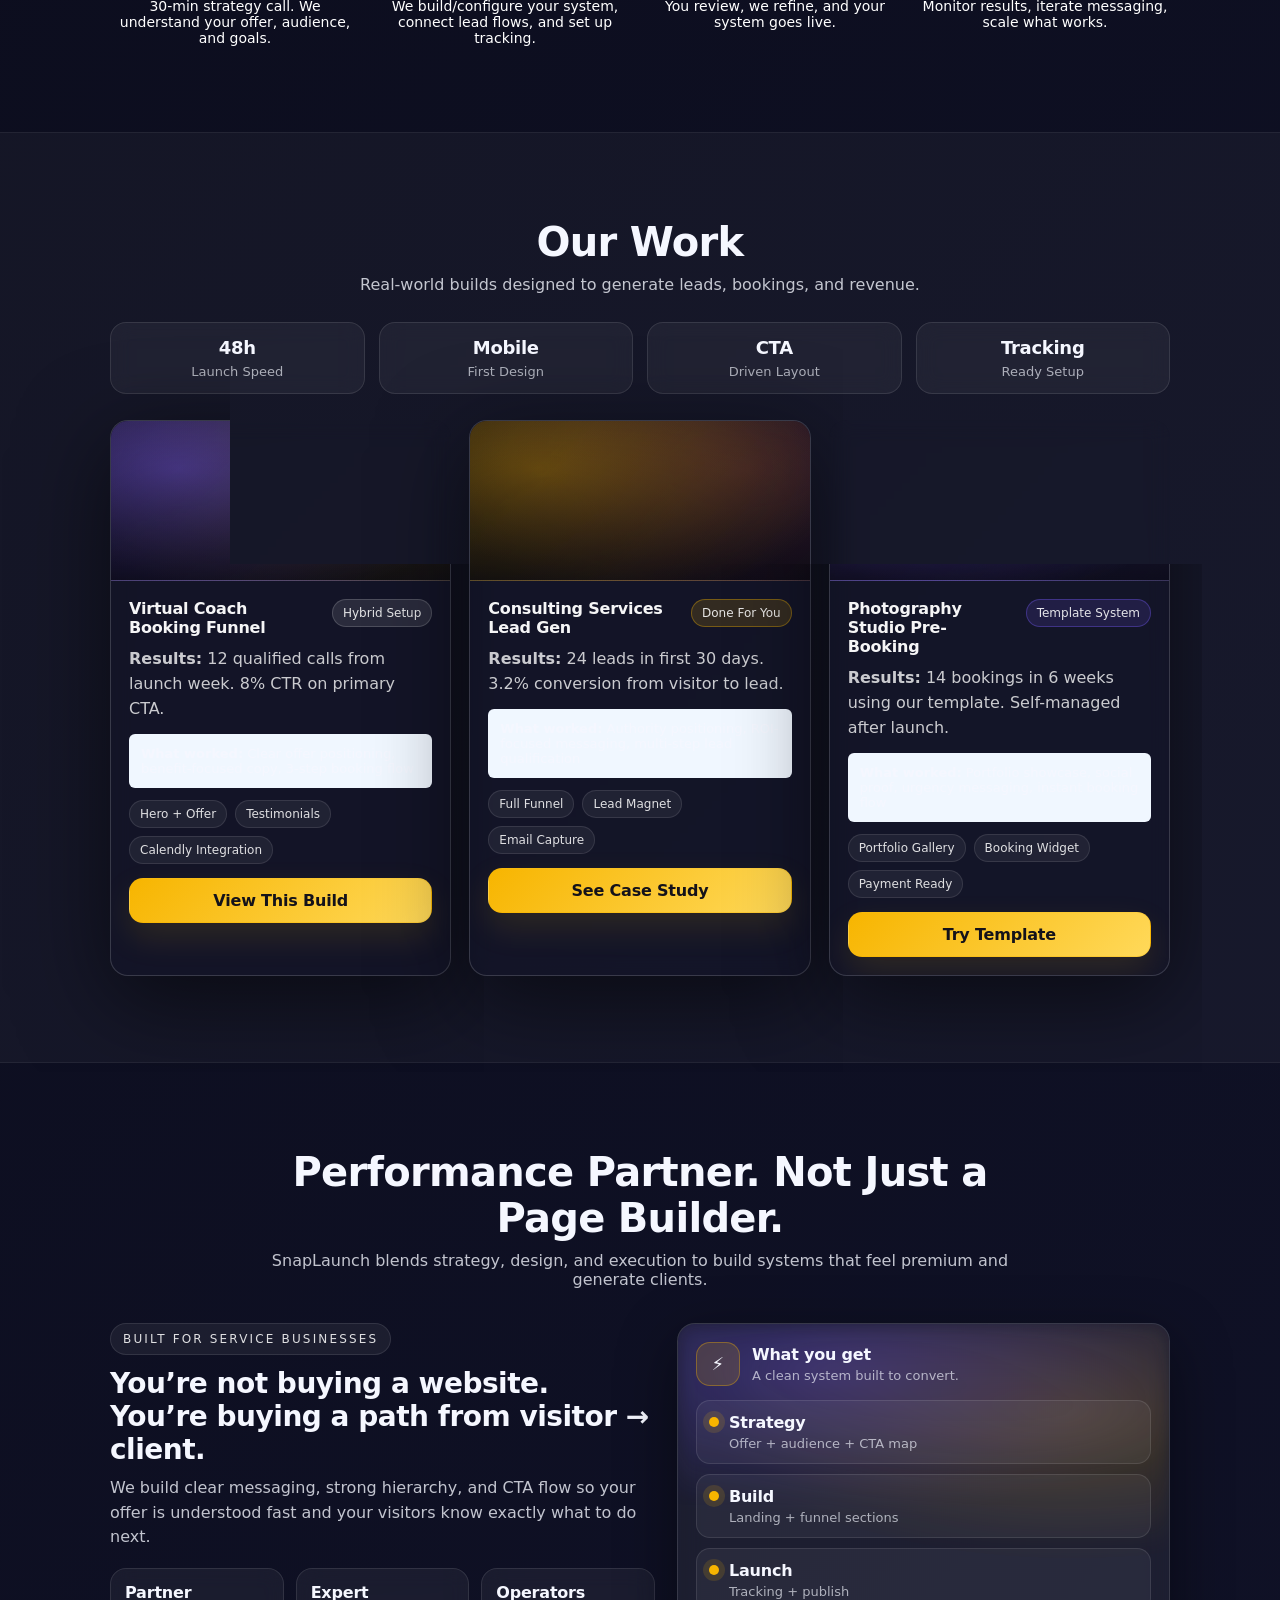
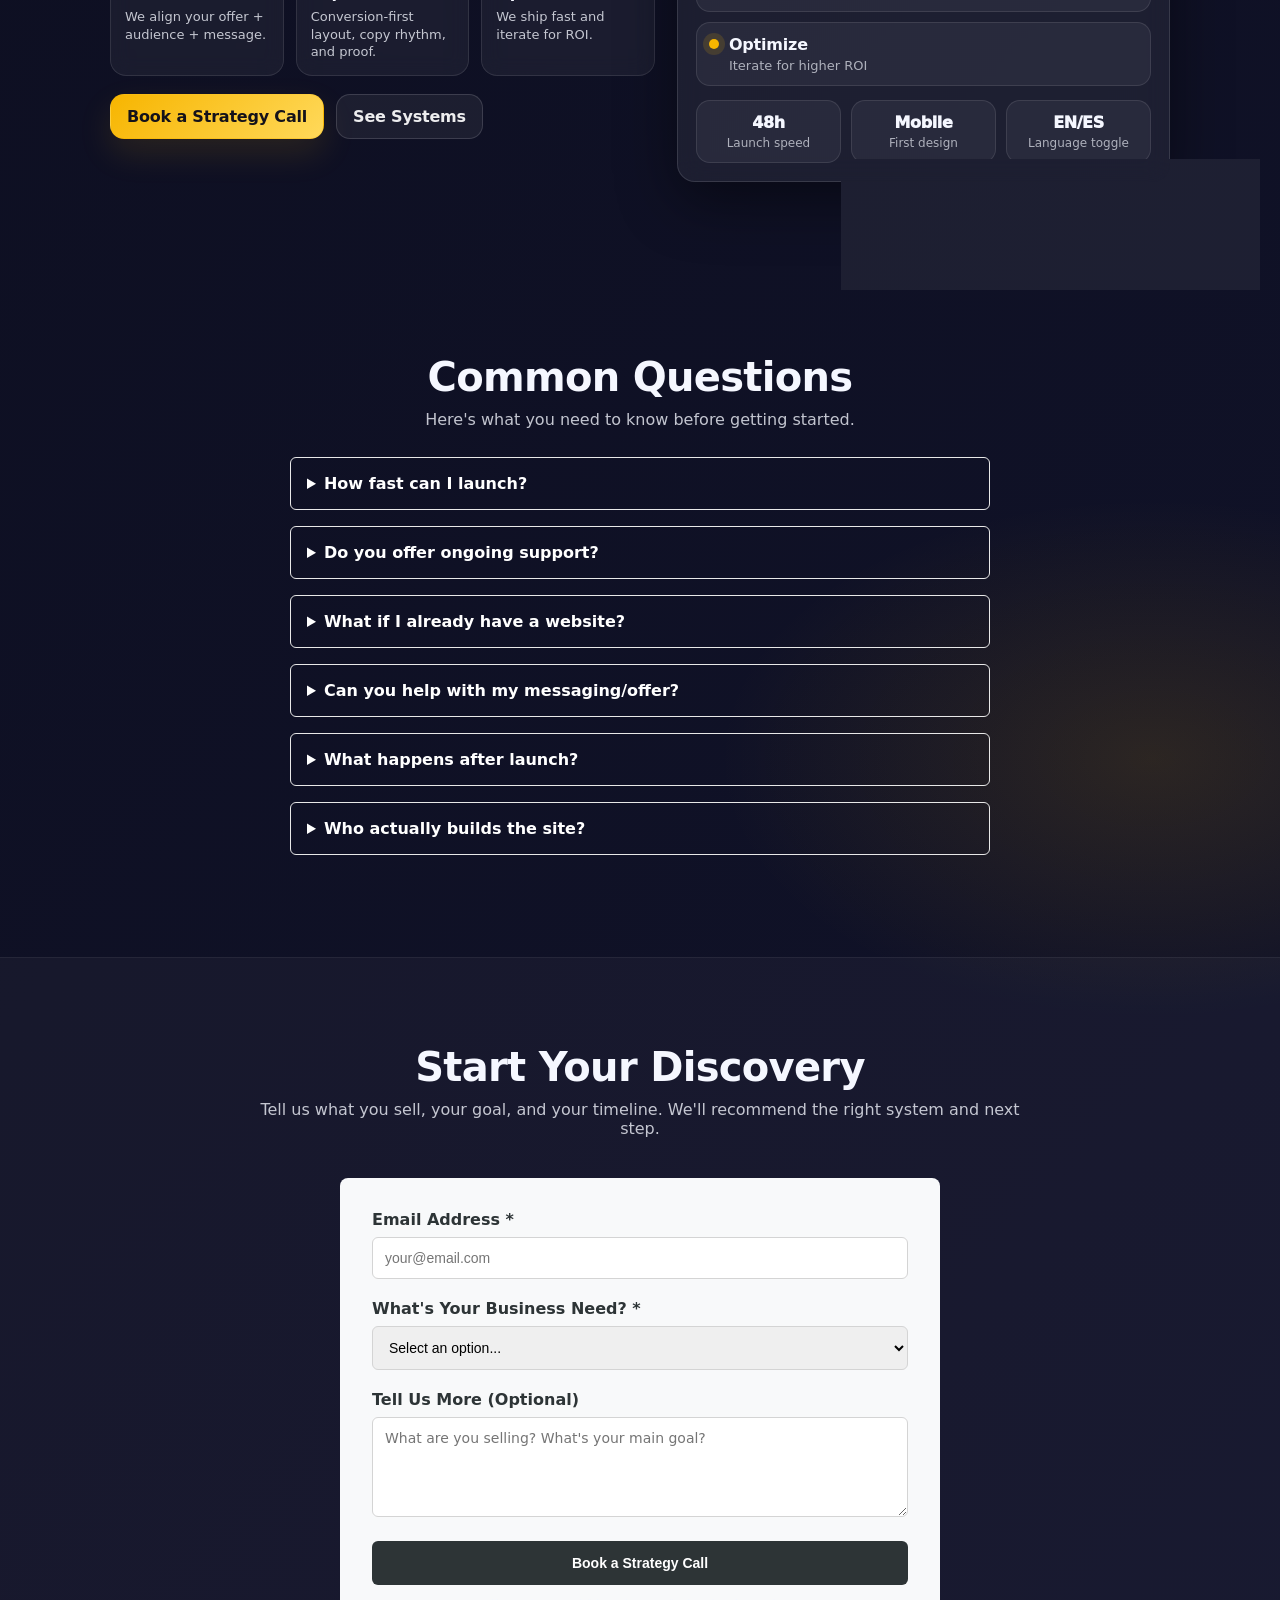
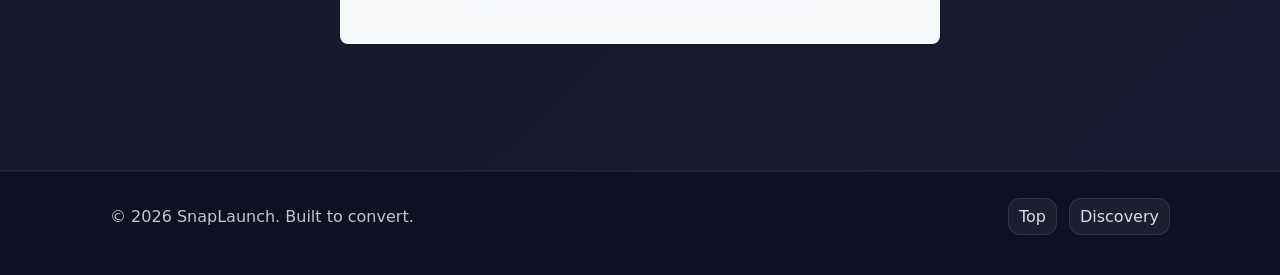
==== commit c1144ebc: "Add files via upload" ====
--- a/index.html
+++ b/index.html
@@ -470,6 +470,13 @@
     document.getElementById("btn-es").addEventListener("click", function() {
       window.location.href = "es_spanish.html";
     });
+
+    // Close mobile nav after clicking a menu link
+    document.querySelectorAll(".menu a").forEach(link => {
+      link.addEventListener("click", function() {
+        document.getElementById("nav-toggle").checked = false;
+      });
+    });
   </script>
 
   <!-- FLOATING ACTION BUTTONS -->
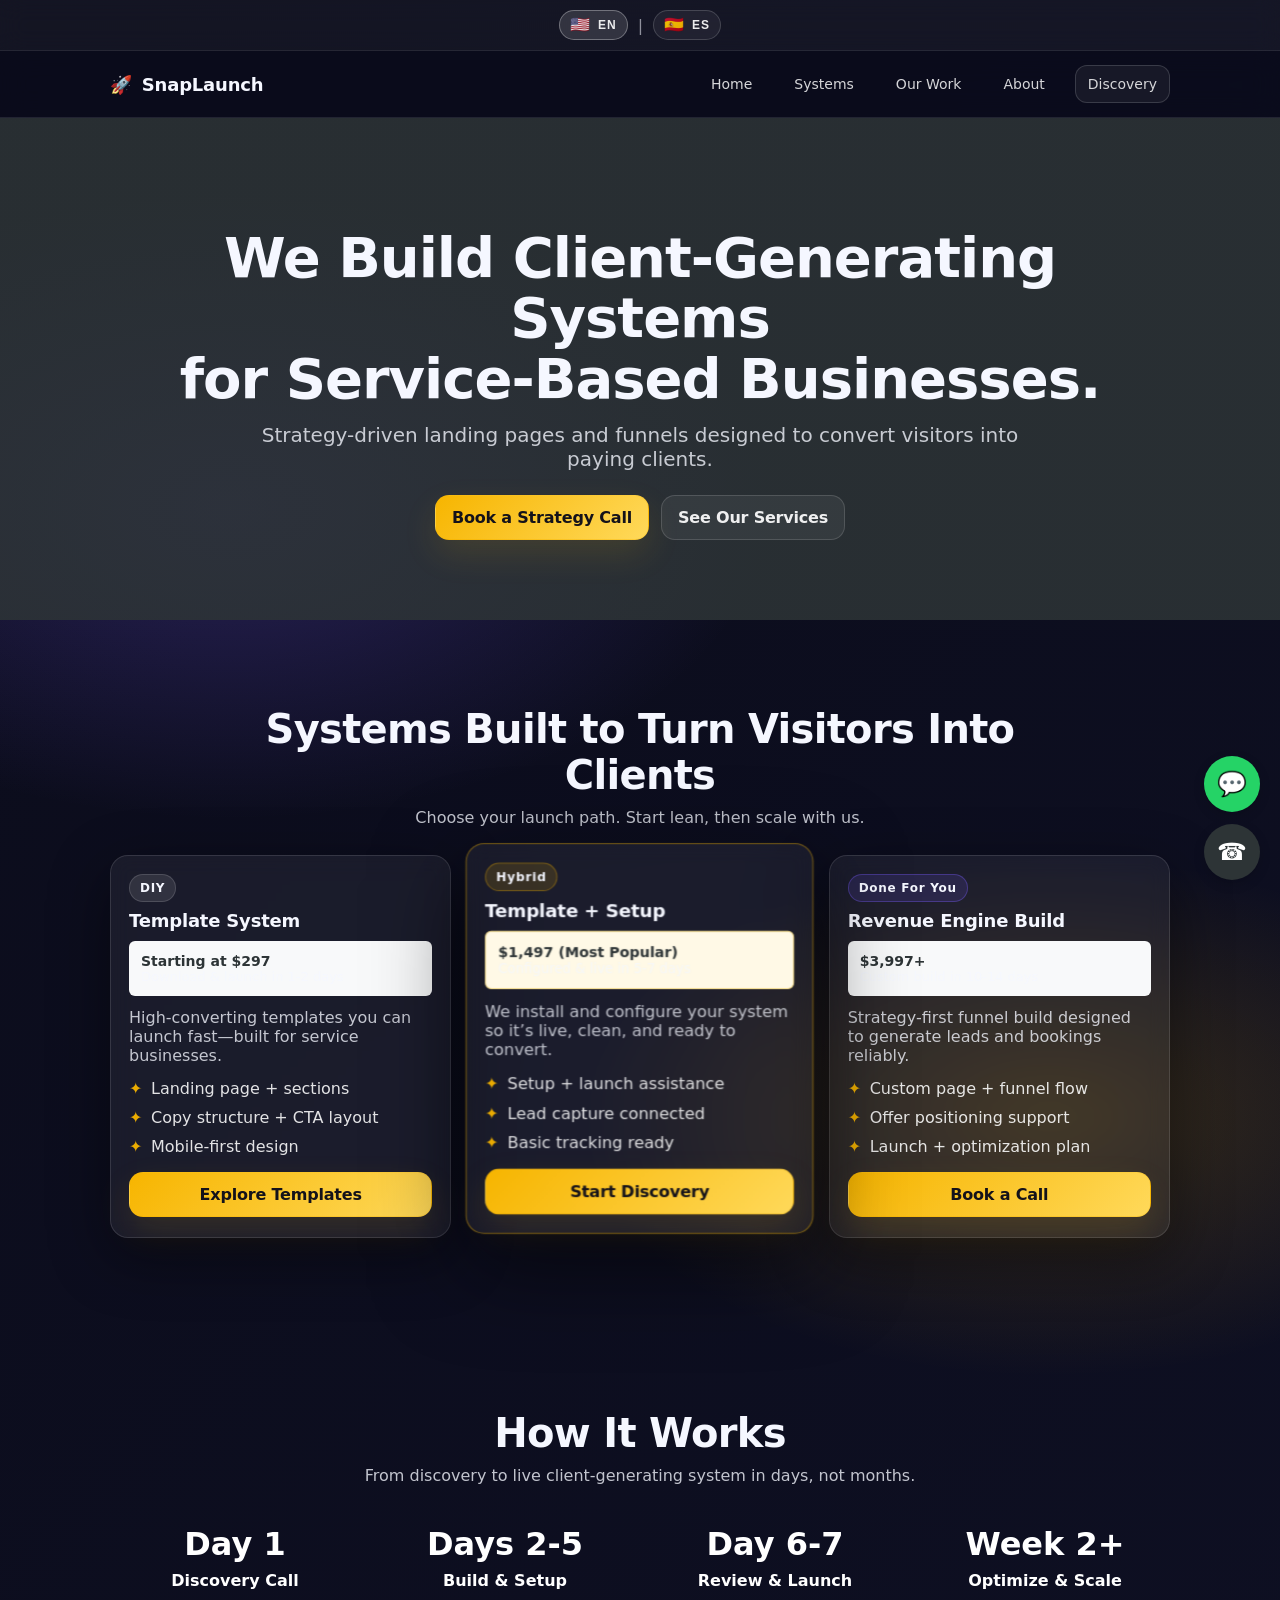
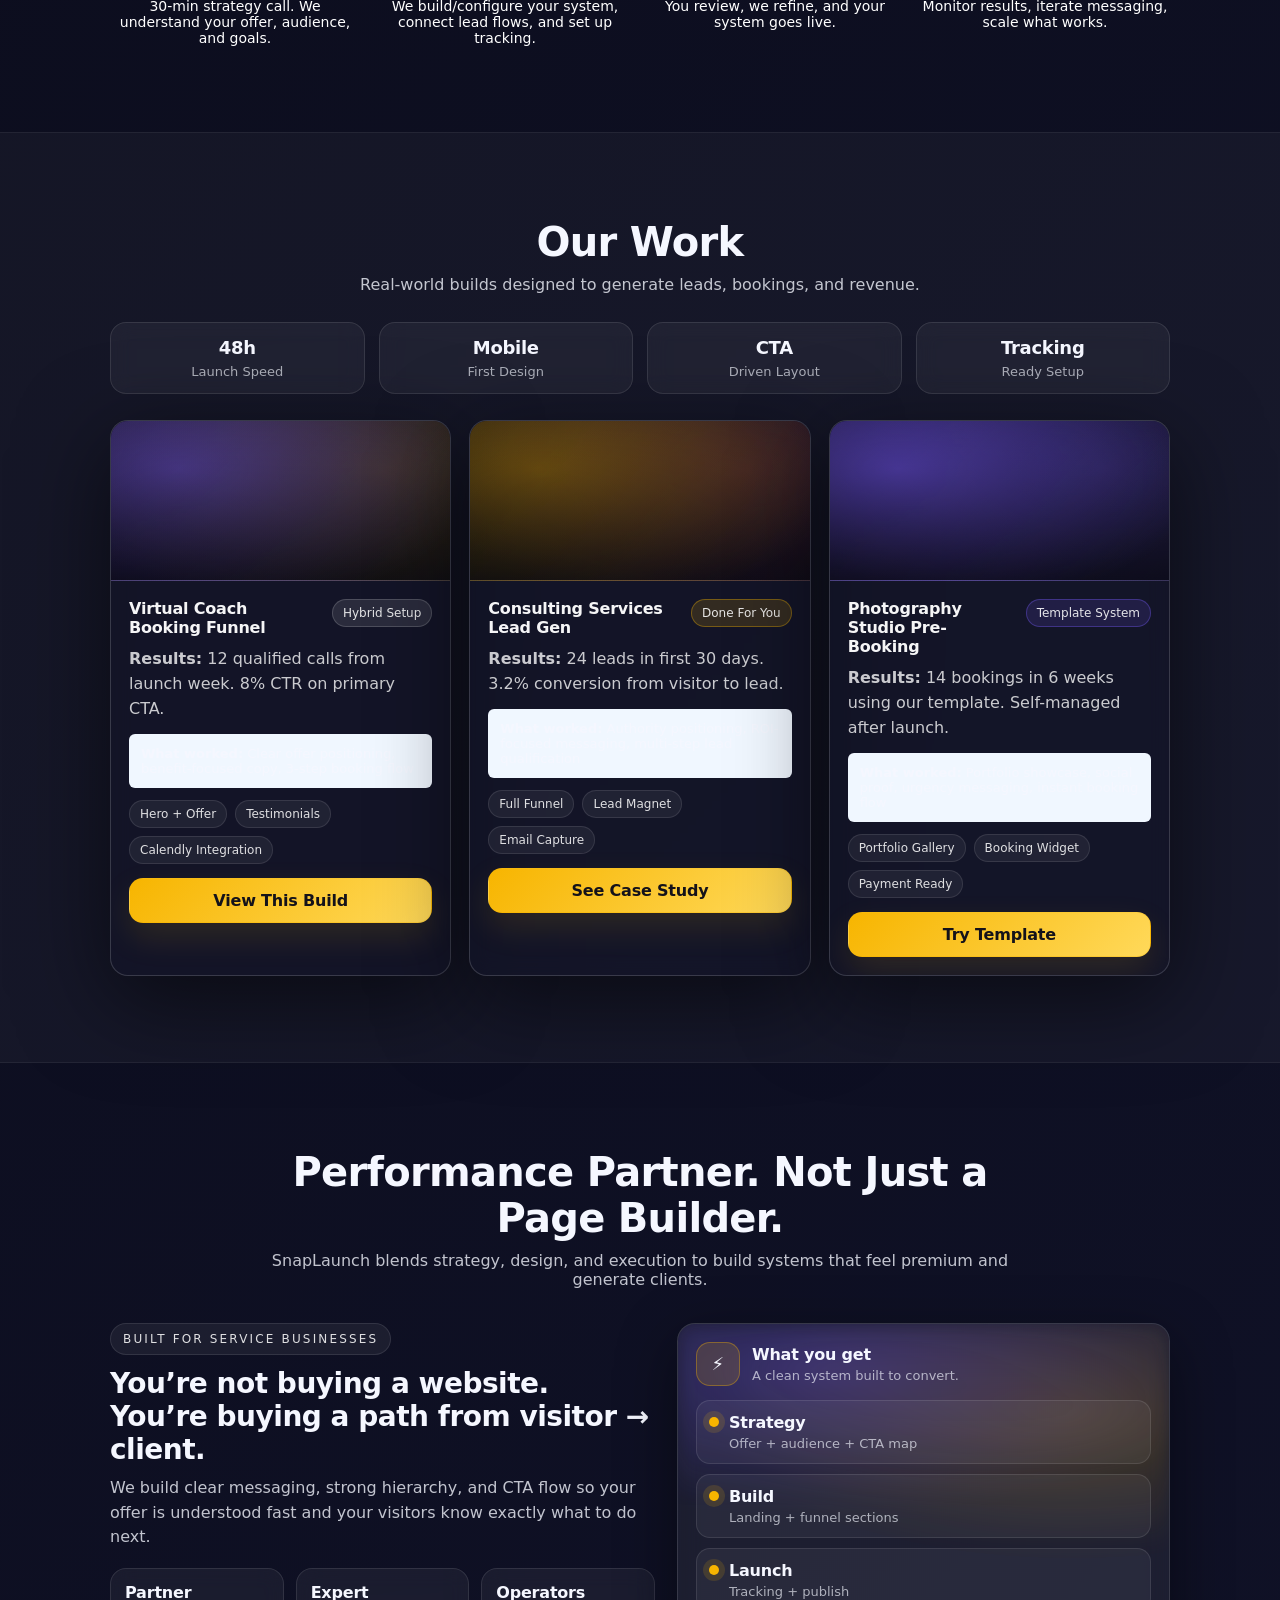
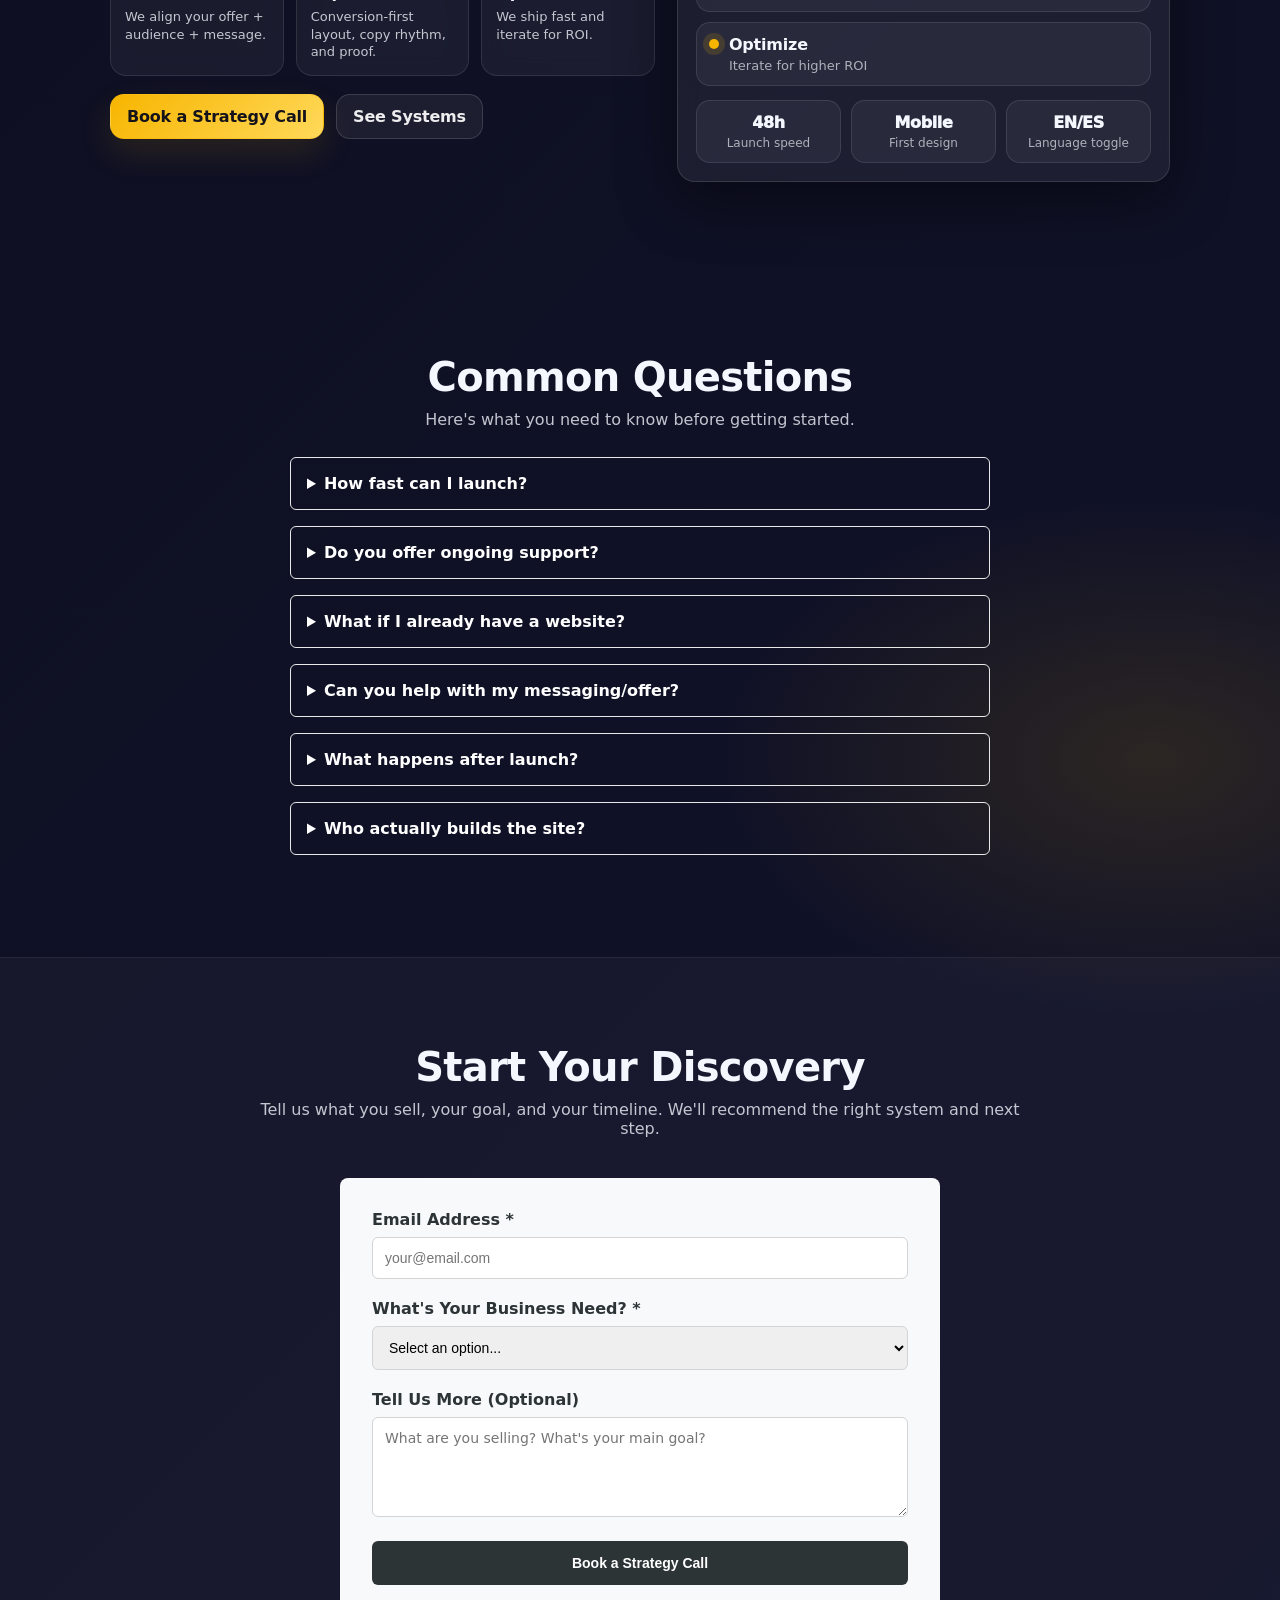
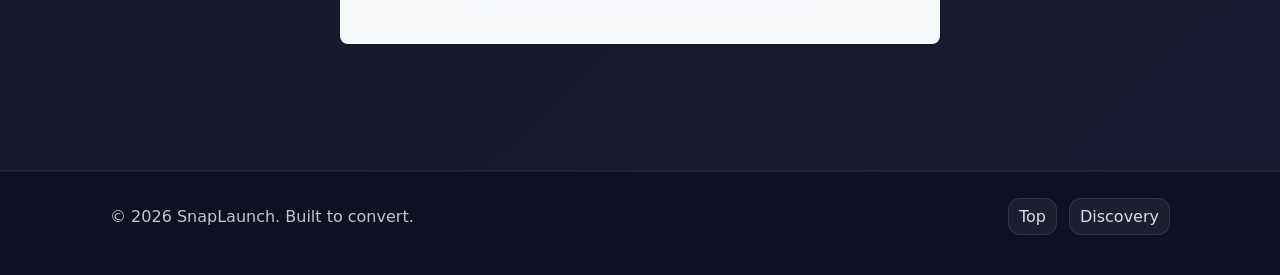
==== commit db674d49: "Update meta description for index.html" ====
--- a/index.html
+++ b/index.html
@@ -4,7 +4,7 @@
   <meta charset="UTF-8" />
   <meta name="viewport" content="width=device-width, initial-scale=1.0" />
   <title>SnapLaunch</title>
-  <meta name="description" content="We build client-generating systems for service-based businesses." />
+  <meta name="description" content="We build client-generating systems for all type businesses." />
   <link rel="stylesheet" href="css/styles.css" />
 </head>
 
@@ -492,4 +492,4 @@
   </div>
 
 </body>
-</html>+</html>
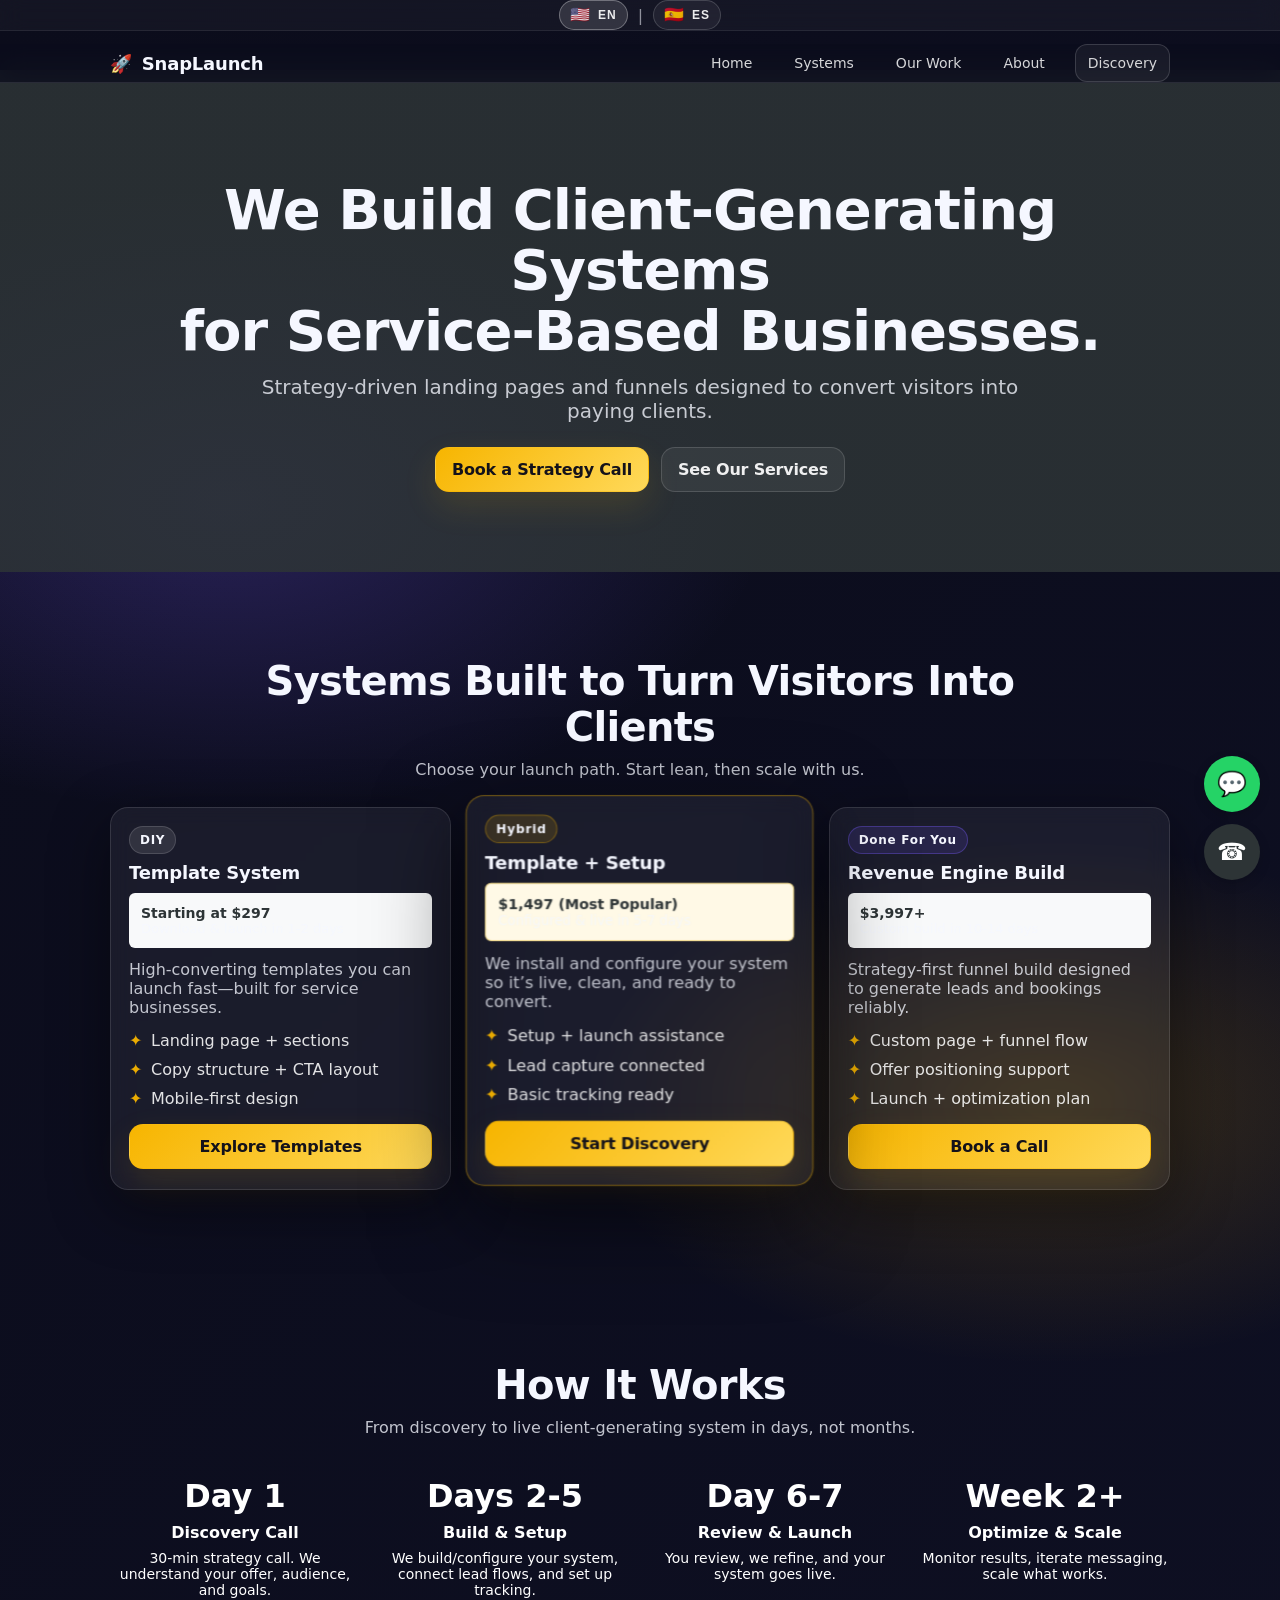
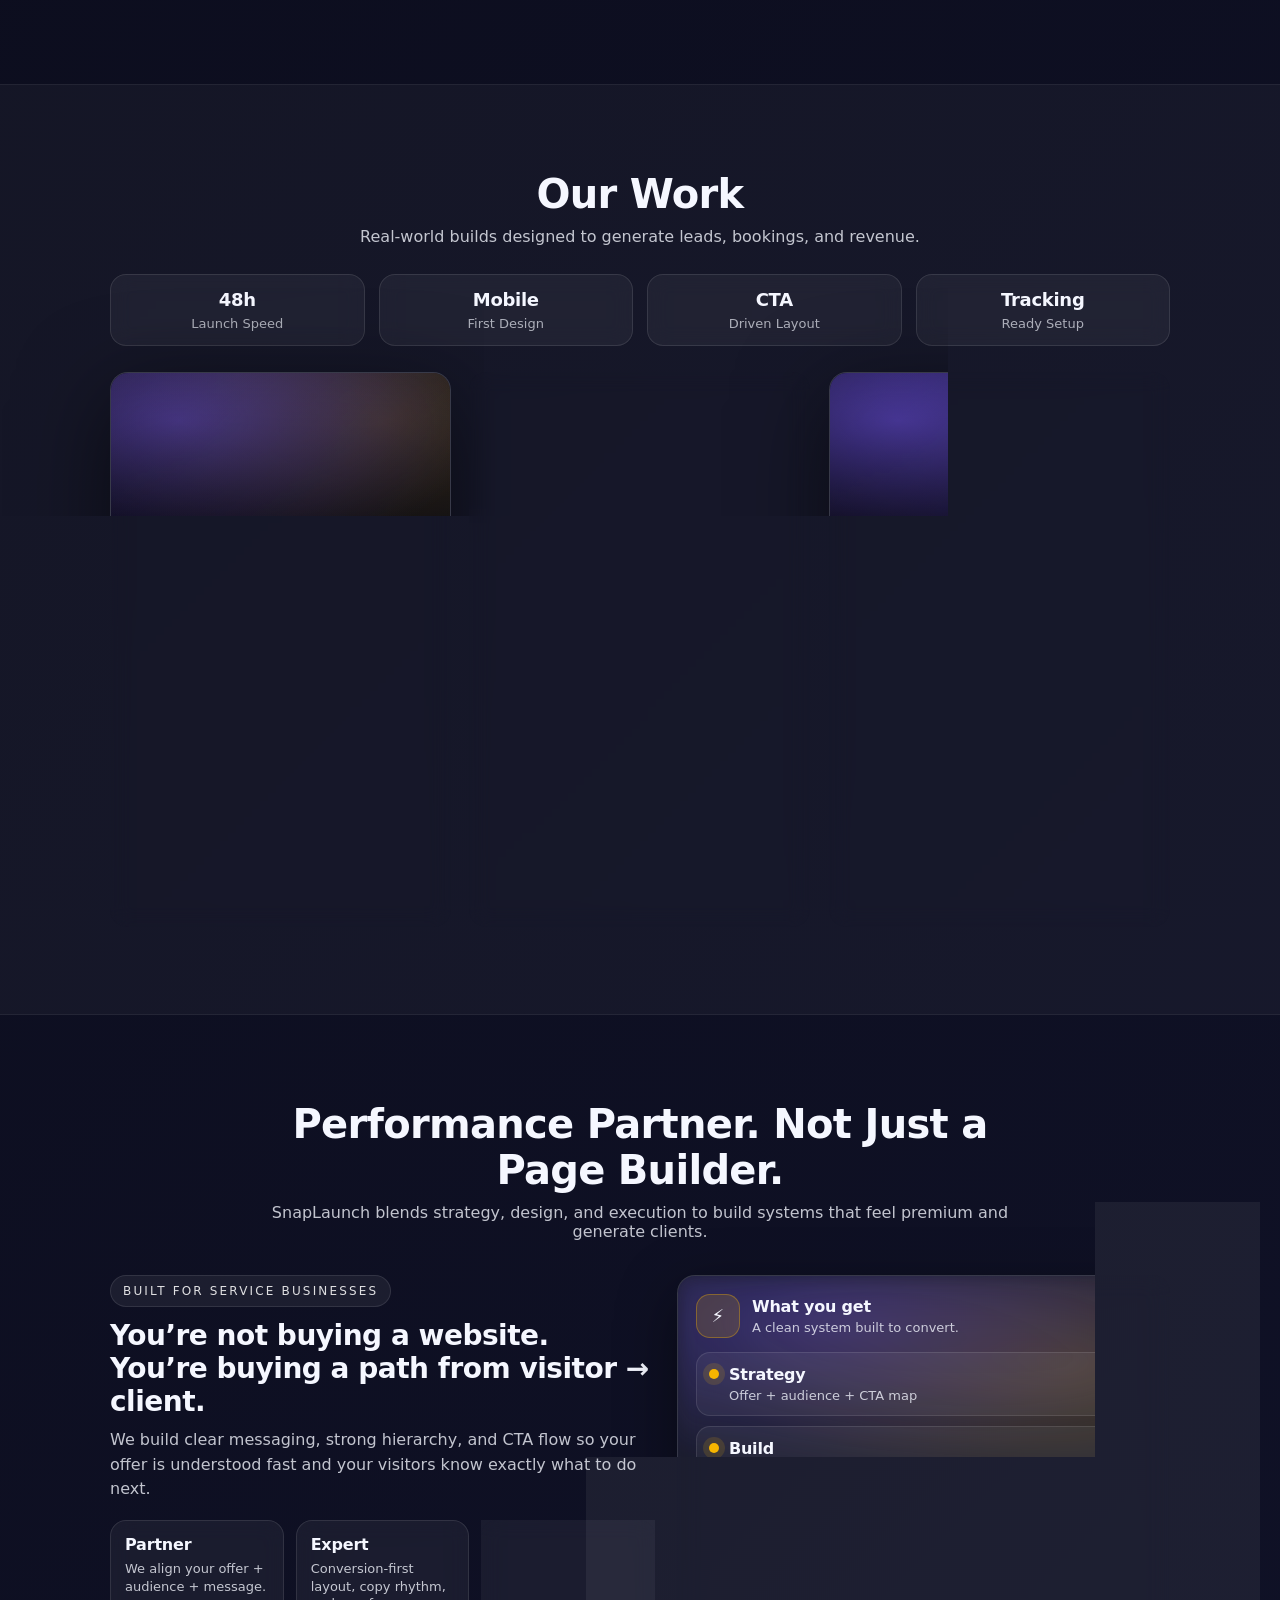
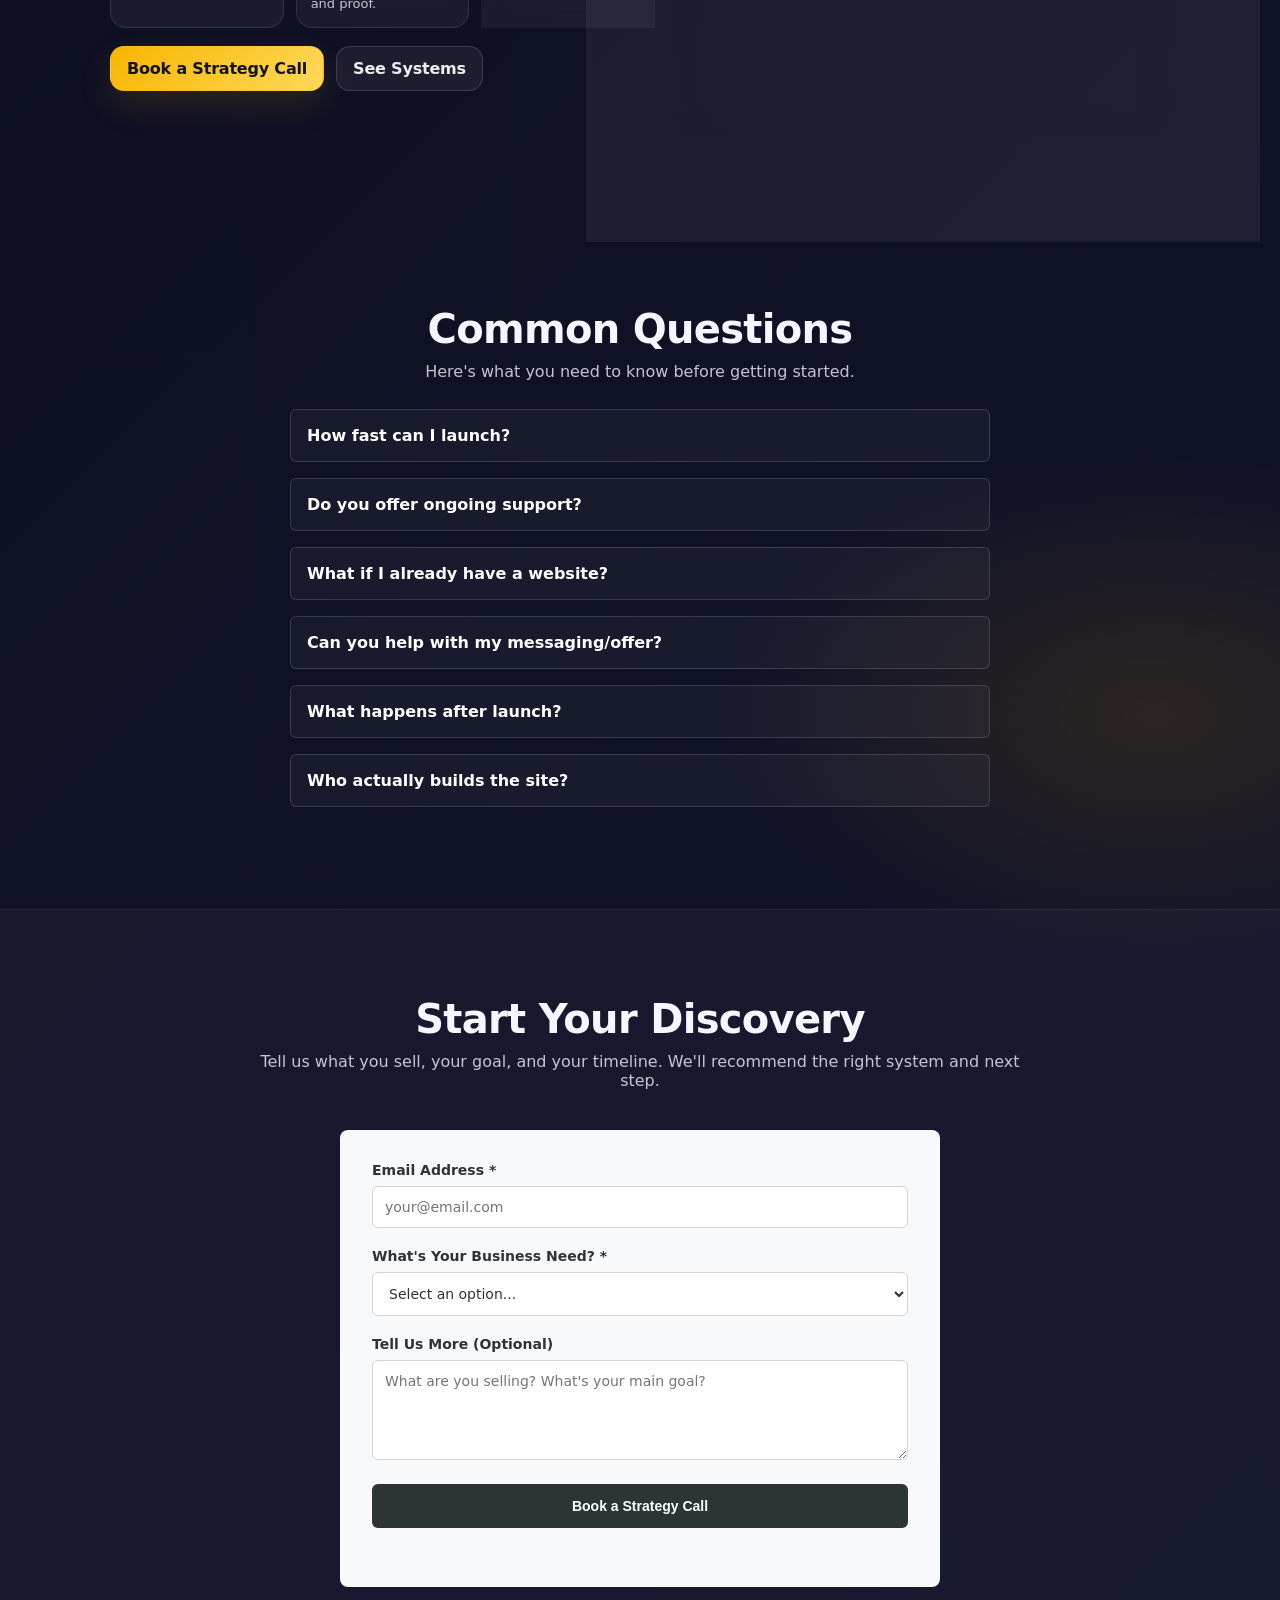
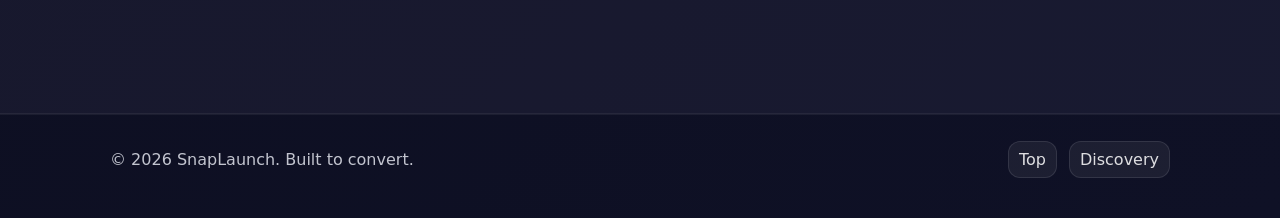
==== commit 293b5b23: "Refactor CSS to use layers, custom properties, and utility classes; remove all HTML inline styles Co" ====
--- a/index.html
+++ b/index.html
@@ -4,11 +4,13 @@
   <meta charset="UTF-8" />
   <meta name="viewport" content="width=device-width, initial-scale=1.0" />
   <title>SnapLaunch</title>
-  <meta name="description" content="We build client-generating systems for all type businesses." />
+  <meta name="description" content="We build client-generating systems for all type of businesses." />
   <link rel="stylesheet" href="css/styles.css" />
 </head>
 
 <body>
+
+  <a class="skip-link" href="#home">Skip to main content</a>
 
   <!-- TOP BAR -->
   <div class="topbar">
@@ -56,7 +58,7 @@
   </header>
 
   <!-- HERO -->
-  <section id="home" class="hero" style="background-image: linear-gradient(135deg, rgba(45, 52, 54, 0.85), rgba(45, 52, 54, 0.85)), url('https://images.unsplash.com/photo-1552664730-d307ca884978?w=1200&q=80'); background-size: cover; background-position: center; background-attachment: fixed;">
+  <section id="home" class="hero">
     <div class="container hero-content">
       <h1>We Build Client-Generating Systems<br>for Service-Based Businesses.</h1>
       <p class="muted">
@@ -84,9 +86,9 @@
             <span class="badge">DIY</span>
             <h3>Template System</h3>
           </div>
-          <div style="background: #f8f9fa; padding: 12px; border-radius: 6px; margin-bottom: 12px; font-size: 14px;">
-            <div style="font-weight: 600; color: #2d3436;">Starting at $297</div>
-            <div class="muted" style="font-size: 13px;">Download & launch in 1-2 days</div>
+          <div class="card-price">
+            <div class="card-price__amount">Starting at $297</div>
+            <div class="card-price__sub muted">Download &amp; launch in 1-2 days</div>
           </div>
           <p class="muted">High-converting templates you can launch fast—built for service businesses.</p>
           <ul class="list">
@@ -101,9 +103,9 @@
           <div class="card-top">
             <span class="badge badge-gold">Hybrid</span>
             <h3>Template + Setup</h3>
-          </div>          <div style="background: #fff9e6; padding: 12px; border-radius: 6px; margin-bottom: 12px; font-size: 14px; border: 1px solid #ffe58f;">
-            <div style="font-weight: 600; color: #2d3436;">$1,497 (Most Popular)</div>
-            <div class="muted" style="font-size: 13px;">Configured & live in 5-7 days</div>
+          </div>          <div class="card-price card-price--featured">
+            <div class="card-price__amount">$1,497 (Most Popular)</div>
+            <div class="card-price__sub muted">Configured &amp; live in 5-7 days</div>
           </div>          <p class="muted">We install and configure your system so it’s live, clean, and ready to convert.</p>
           <ul class="list">
             <li>Setup + launch assistance</li>
@@ -118,9 +120,9 @@
             <span class="badge badge-purple">Done For You</span>
             <h3>Revenue Engine Build</h3>
           </div>
-          <div style="background: #f8f9fa; padding: 12px; border-radius: 6px; margin-bottom: 12px; font-size: 14px;">
-            <div style="font-weight: 600; color: #2d3436;">$3,997+</div>
-            <div class="muted" style="font-size: 13px;">Custom build in 10-14 days</div>
+          <div class="card-price">
+            <div class="card-price__amount">$3,997+</div>
+            <div class="card-price__sub muted">Custom build in 10-14 days</div>
           </div>
           <p class="muted">Strategy-first funnel build designed to generate leads and bookings reliably.</p>
           <ul class="list">
@@ -142,26 +144,26 @@
         <p class="muted">From discovery to live client-generating system in days, not months.</p>
       </div>
 
-      <div class="timeline" style="display: grid; grid-template-columns: 1fr 1fr 1fr 1fr; gap: 20px; margin-top: 40px;">
-        <div style="text-align: center;">
-          <div style="font-size: 32px; font-weight: 700; color: #ffffff; margin-bottom: 8px;">Day 1</div>
-          <div style="font-weight: 600; color: #ffffff; margin-bottom: 8px;">Discovery Call</div>
-          <p style="color: #ffffff; font-size: 14px; margin: 0;">30-min strategy call. We understand your offer, audience, and goals.</p>
-        </div>
-        <div style="text-align: center;">
-          <div style="font-size: 32px; font-weight: 700; color: #ffffff; margin-bottom: 8px;">Days 2-5</div>
-          <div style="font-weight: 600; color: #ffffff; margin-bottom: 8px;">Build & Setup</div>
-          <p style="color: #ffffff; font-size: 14px; margin: 0;">We build/configure your system, connect lead flows, and set up tracking.</p>
-        </div>
-        <div style="text-align: center;">
-          <div style="font-size: 32px; font-weight: 700; color: #ffffff; margin-bottom: 8px;">Day 6-7</div>
-          <div style="font-weight: 600; color: #ffffff; margin-bottom: 8px;">Review & Launch</div>
-          <p style="color: #ffffff; font-size: 14px; margin: 0;">You review, we refine, and your system goes live.</p>
-        </div>
-        <div style="text-align: center;">
-          <div style="font-size: 32px; font-weight: 700; color: #ffffff; margin-bottom: 8px;">Week 2+</div>
-          <div style="font-weight: 600; color: #ffffff; margin-bottom: 8px;">Optimize & Scale</div>
-          <p style="color: #ffffff; font-size: 14px; margin: 0;">Monitor results, iterate messaging, scale what works.</p>
+      <div class="timeline">
+        <div class="timeline__item">
+          <div class="timeline__day">Day 1</div>
+          <div class="timeline__title">Discovery Call</div>
+          <p>30-min strategy call. We understand your offer, audience, and goals.</p>
+        </div>
+        <div class="timeline__item">
+          <div class="timeline__day">Days 2-5</div>
+          <div class="timeline__title">Build &amp; Setup</div>
+          <p>We build/configure your system, connect lead flows, and set up tracking.</p>
+        </div>
+        <div class="timeline__item">
+          <div class="timeline__day">Day 6-7</div>
+          <div class="timeline__title">Review &amp; Launch</div>
+          <p>You review, we refine, and your system goes live.</p>
+        </div>
+        <div class="timeline__item">
+          <div class="timeline__day">Week 2+</div>
+          <div class="timeline__title">Optimize &amp; Scale</div>
+          <p>Monitor results, iterate messaging, scale what works.</p>
         </div>
       </div>
     </div>
@@ -203,7 +205,7 @@
               <span class="pill">Hybrid Setup</span>
             </div>
             <p class="work-desc"><strong>Results:</strong> 12 qualified calls from launch week. 8% CTR on primary CTA.</p>
-            <div style="background: #f0f7ff; padding: 12px; border-radius: 6px; margin: 12px 0; font-size: 13px;">
+            <div class="work-highlight">
               <strong>What worked:</strong> Clear offer positioning, benefit-focused copy, 3-step booking flow
             </div>
             <div class="work-tags">
@@ -221,7 +223,7 @@
               <span class="pill pill-gold">Done For You</span>
             </div>
             <p class="work-desc"><strong>Results:</strong> 24 leads in first 30 days. 3.2% conversion from visitor to lead.</p>
-            <div style="background: #f0f7ff; padding: 12px; border-radius: 6px; margin: 12px 0; font-size: 13px;">
+            <div class="work-highlight">
               <strong>What worked:</strong> Authority positioning, ROI-focused messaging, multi-step lead qualification
             </div>
             <div class="work-tags">
@@ -239,7 +241,7 @@
               <span class="pill pill-purple">Template System</span>
             </div>
             <p class="work-desc"><strong>Results:</strong> 14 bookings in 6 weeks using our template. Self-managed after launch.</p>
-            <div style="background: #f0f7ff; padding: 12px; border-radius: 6px; margin: 12px 0; font-size: 13px;">
+            <div class="work-highlight">
               <strong>What worked:</strong> Portfolio showcase, social proof, urgency messaging, instant booking flow
             </div>
             <div class="work-tags">
@@ -375,35 +377,35 @@
         <p class="muted">Here's what you need to know before getting started.</p>
       </div>
 
-      <div style="max-width: 700px; margin: 0 auto;">
-        <details style="margin-bottom: 16px; border: 1px solid #e8e8e8; border-radius: 6px; padding: 16px; cursor: pointer;">
-          <summary style="font-weight: 600; color: #ffffff; user-select: none;">How fast can I launch?</summary>
-          <p style="margin-top: 12px; font-size: 14px; color: #ffffff;">With our Template System, 1-2 days. Template + Setup (Hybrid), 5-7 days. Done For You, 10-14 days. We prioritize speed without sacrificing conversion.</p>
-        </details>
-
-        <details style="margin-bottom: 16px; border: 1px solid #e8e8e8; border-radius: 6px; padding: 16px; cursor: pointer;">
-          <summary style="font-weight: 600; color: #ffffff; user-select: none;">Do you offer ongoing support?</summary>
-          <p style="margin-top: 12px; font-size: 14px; color: #ffffff;">Yes. All packages include launch support. Done For You clients get 30 days of optimization support included. We offer optional monthly optimization packages for clients who want continued iteration.</p>
-        </details>
-
-        <details style="margin-bottom: 16px; border: 1px solid #e8e8e8; border-radius: 6px; padding: 16px; cursor: pointer;">
-          <summary style="font-weight: 600; color: #ffffff; user-select: none;">What if I already have a website?</summary>
-          <p style="margin-top: 12px; font-size: 14px; color: #ffffff;">We can audit your current site and build a high-converting landing page or funnel alongside it. Many clients use a separate SnapLaunch system to drive leads while keeping their main site as-is.</p>
-        </details>
-
-        <details style="margin-bottom: 16px; border: 1px solid #e8e8e8; border-radius: 6px; padding: 16px; cursor: pointer;">
-          <summary style="font-weight: 600; color: #ffffff; user-select: none;">Can you help with my messaging/offer?</summary>
-          <p style="margin-top: 12px; font-size: 14px; color: #ffffff;">Absolutely. The Discovery Call is where we dig into your offer and positioning. Done For You clients get positioning support included. We help refine your message to resonate with your ideal clients.</p>
-        </details>
-
-        <details style="margin-bottom: 16px; border: 1px solid #e8e8e8; border-radius: 6px; padding: 16px; cursor: pointer;">
-          <summary style="font-weight: 600; color: #ffffff; user-select: none;">What happens after launch?</summary>
-          <p style="margin-top: 12px; font-size: 14px; color: #ffffff;">We monitor your conversion data and recommend optimizations. Most clients see their best results in weeks 3-6 as we refine CTAs, messaging, and targeting based on real visitor behavior.</p>
-        </details>
-
-        <details style="margin-bottom: 16px; border: 1px solid #e8e8e8; border-radius: 6px; padding: 16px; cursor: pointer;">
-          <summary style="font-weight: 600; color: #ffffff; user-select: none;">Who actually builds the site?</summary>
-          <p style="margin-top: 12px; font-size: 14px; color: #ffffff;">SnapLaunch's team. We're not resellers—we build every project in-house. You work directly with our strategy and build team from start to finish.</p>
+      <div class="faq-list">
+        <details class="faq">
+          <summary>How fast can I launch?</summary>
+          <p>With our Template System, 1-2 days. Template + Setup (Hybrid), 5-7 days. Done For You, 10-14 days. We prioritize speed without sacrificing conversion.</p>
+        </details>
+
+        <details class="faq">
+          <summary>Do you offer ongoing support?</summary>
+          <p>Yes. All packages include launch support. Done For You clients get 30 days of optimization support included. We offer optional monthly optimization packages for clients who want continued iteration.</p>
+        </details>
+
+        <details class="faq">
+          <summary>What if I already have a website?</summary>
+          <p>We can audit your current site and build a high-converting landing page or funnel alongside it. Many clients use a separate SnapLaunch system to drive leads while keeping their main site as-is.</p>
+        </details>
+
+        <details class="faq">
+          <summary>Can you help with my messaging/offer?</summary>
+          <p>Absolutely. The Discovery Call is where we dig into your offer and positioning. Done For You clients get positioning support included. We help refine your message to resonate with your ideal clients.</p>
+        </details>
+
+        <details class="faq">
+          <summary>What happens after launch?</summary>
+          <p>We monitor your conversion data and recommend optimizations. Most clients see their best results in weeks 3-6 as we refine CTAs, messaging, and targeting based on real visitor behavior.</p>
+        </details>
+
+        <details class="faq">
+          <summary>Who actually builds the site?</summary>
+          <p>SnapLaunch's team. We're not resellers—we build every project in-house. You work directly with our strategy and build team from start to finish.</p>
         </details>
       </div>
     </div>
@@ -417,16 +419,16 @@
         <p class="muted">Tell us what you sell, your goal, and your timeline. We'll recommend the right system and next step.</p>
       </div>
 
-      <div style="max-width: 600px; margin: 40px auto;">
-        <form style="background: #f8f9fa; padding: 32px; border-radius: 8px;">
-          <div style="margin-bottom: 20px;">
-            <label for="email" style="display: block; font-weight: 600; color: #2d3436; margin-bottom: 8px;">Email Address *</label>
-            <input type="email" id="email" name="email" required style="width: 100%; padding: 12px; border: 1px solid #d4d4d4; border-radius: 6px; font-size: 14px; box-sizing: border-box;" placeholder="your@email.com">
-          </div>
-
-          <div style="margin-bottom: 20px;">
-            <label for="business" style="display: block; font-weight: 600; color: #2d3436; margin-bottom: 8px;">What's Your Business Need? *</label>
-            <select id="business" name="business" required style="width: 100%; padding: 12px; border: 1px solid #d4d4d4; border-radius: 6px; font-size: 14px; box-sizing: border-box;">
+      <div class="form-wrapper">
+        <form class="form" aria-label="Discovery call request">
+          <div class="form__group">
+            <label class="form__label" for="email">Email Address *</label>
+            <input class="form__field" type="email" id="email" name="email" required placeholder="your@email.com" autocomplete="email">
+          </div>
+
+          <div class="form__group">
+            <label class="form__label" for="business">What's Your Business Need? *</label>
+            <select class="form__field" id="business" name="business" required>
               <option value="">Select an option...</option>
               <option value="new-landing">I need a new landing page</option>
               <option value="lead-funnel">I want to generate more leads</option>
@@ -436,14 +438,14 @@
             </select>
           </div>
 
-          <div style="margin-bottom: 20px;">
-            <label for="message" style="display: block; font-weight: 600; color: #2d3436; margin-bottom: 8px;">Tell Us More (Optional)</label>
-            <textarea id="message" name="message" style="width: 100%; padding: 12px; border: 1px solid #d4d4d4; border-radius: 6px; font-size: 14px; box-sizing: border-box; min-height: 100px; font-family: inherit;" placeholder="What are you selling? What's your main goal?"></textarea>
-          </div>
-
-          <button type="submit" style="width: 100%; padding: 14px; background: #2d3436; color: white; border: none; border-radius: 6px; font-weight: 600; font-size: 14px; cursor: pointer; transition: background 0.3s ease;">Book a Strategy Call</button>
-          
-          <p class="muted" style="text-align: center; margin-top: 12px; font-size: 13px;">We'll reach out within 2 hours during business hours.</p>
+          <div class="form__group">
+            <label class="form__label" for="message">Tell Us More (Optional)</label>
+            <textarea class="form__field form__field--textarea" id="message" name="message" placeholder="What are you selling? What's your main goal?"></textarea>
+          </div>
+
+          <button class="form__submit" type="submit">Book a Strategy Call</button>
+
+          <p class="form__note muted">We'll reach out within 2 hours during business hours.</p>
         </form>
       </div>
     </div>
@@ -480,13 +482,13 @@
   </script>
 
   <!-- FLOATING ACTION BUTTONS -->
-  <div style="position: fixed; bottom: 20px; right: 20px; display: flex; gap: 12px; flex-direction: column; z-index: 1000;">
+  <div class="fab-group" aria-label="Contact shortcuts">
     <!-- WhatsApp Button -->
-    <a href="https://wa.me/14049925807" target="_blank" rel="noopener noreferrer" style="display: flex; align-items: center; justify-content: center; width: 56px; height: 56px; background: #25D366; color: white; border-radius: 50%; text-decoration: none; box-shadow: 0 4px 12px rgba(0,0,0,0.15); transition: transform 0.2s ease, box-shadow 0.2s ease; font-size: 24px;" title="Message us on WhatsApp" onmouseover="this.style.transform='scale(1.1)'; this.style.boxShadow='0 6px 16px rgba(0,0,0,0.2)';" onmouseout="this.style.transform='scale(1)'; this.style.boxShadow='0 4px 12px rgba(0,0,0,0.15)';">
+    <a class="fab fab--whatsapp" href="https://wa.me/14049925807" target="_blank" rel="noopener noreferrer" title="Message us on WhatsApp" aria-label="Message us on WhatsApp">
       💬
     </a>
     <!-- Call Now Button -->
-    <a href="tel:14049925807" style="display: flex; align-items: center; justify-content: center; width: 56px; height: 56px; background: #2d3436; color: white; border-radius: 50%; text-decoration: none; box-shadow: 0 4px 12px rgba(0,0,0,0.15); transition: transform 0.2s ease, box-shadow 0.2s ease; font-size: 24px;" title="Call us now" onmouseover="this.style.transform='scale(1.1)'; this.style.boxShadow='0 6px 16px rgba(0,0,0,0.2)';" onmouseout="this.style.transform='scale(1)'; this.style.boxShadow='0 4px 12px rgba(0,0,0,0.15)';">
+    <a class="fab fab--call" href="tel:14049925807" title="Call us now" aria-label="Call us now">
       ☎️
     </a>
   </div>
--- a/css/styles.css
+++ b/css/styles.css
@@ -1,668 +1,978 @@
-:root{
-  --bg1:#0b0c1b;
-  --bg2:#11132a;
-  --card: rgba(255,255,255,.06);
-  --card2: rgba(18, 20, 40, .62);
-  --border: rgba(255,255,255,.12);
-  --border2: rgba(255,255,255,.16);
-  --text:#f5f7ff;
-  --muted: rgba(245,247,255,.78);
-  --muted2: rgba(245,247,255,.66);
-  --gold:#f7b500;
-  --gold2:#ffd95a;
-  --purple:#7a5cff;
-  --shadow: 0 18px 60px rgba(0,0,0,.45);
-  --shadow2: 0 30px 100px rgba(0,0,0,.6);
-
-  --r: 18px;
-  --r2: 14px;
-
-  --space-1: 8px;
-  --space-2: 12px;
-  --space-3: 18px;
-  --space-4: 22px;
-  --space-5: 34px;
-  --space-6: 48px;
-  --space-7: 72px;
+/* =====================================================================
+   SnapLaunch – Stylesheet
+   Architecture: @layer reset | base | components | utilities | responsive | accessibility
+   ===================================================================== */
+
+@layer reset, base, components, utilities, responsive, accessibility;
+
+/* ============================================================
+   RESET LAYER
+   ============================================================ */
+@layer reset {
+  *{ box-sizing:border-box; margin:0; padding:0; }
 }
 
-*{ box-sizing:border-box; margin:0; padding:0; }
-html{ scroll-behavior:smooth; }
-body{
-  font-family: system-ui, -apple-system, Segoe UI, Roboto, sans-serif;
-  color: var(--text);
-  background:
-    radial-gradient(900px 520px at 18% 10%, rgba(122,92,255,.26), transparent 60%),
-    radial-gradient(760px 420px at 82% 22%, rgba(247,181,0,.18), transparent 62%),
-    radial-gradient(700px 420px at 90% 78%, rgba(247,181,0,.12), transparent 62%),
-    linear-gradient(135deg, var(--bg1), var(--bg2));
+/* ============================================================
+   BASE LAYER
+   ============================================================ */
+@layer base {
+  :root {
+    /* Color tokens */
+    --bg1:#0b0c1b;
+    --bg2:#11132a;
+    --card: rgba(255,255,255,.06);
+    --card2: rgba(18, 20, 40, .62);
+    --border: rgba(255,255,255,.12);
+    --border2: rgba(255,255,255,.16);
+    --text:#f5f7ff;
+    --muted: rgba(245,247,255,.78);
+    --muted2: rgba(245,247,255,.66);
+    --gold:#f7b500;
+    --gold2:#ffd95a;
+    --purple:#7a5cff;
+    --shadow: 0 18px 60px rgba(0,0,0,.45);
+    --shadow2: 0 30px 100px rgba(0,0,0,.6);
+
+    /* Border radius */
+    --r: 18px;
+    --r2: 14px;
+
+    /* Spacing scale */
+    --space-1: 8px;
+    --space-2: 12px;
+    --space-3: 18px;
+    --space-4: 22px;
+    --space-5: 34px;
+    --space-6: 48px;
+    --space-7: 72px;
+
+    /* Typography scale */
+    --font-size-xs: 12px;
+    --font-size-sm: 13px;
+    --font-size-base: 14px;
+    --font-size-md: 16px;
+    --font-size-lg: 18px;
+    --font-size-xl: 32px;
+
+    /* Z-index scale */
+    --z-base: 1;
+    --z-card-featured: 2;
+    --z-nav: 19;
+    --z-topbar: 20;
+    --z-fab: 1000;
+
+    /* Transitions */
+    --transition-fast: .15s ease;
+    --transition-base: .25s ease;
+    --transition-slow: .3s ease;
+  }
+
+  html{ scroll-behavior:smooth; }
+
+  body{
+    font-family: system-ui, -apple-system, Segoe UI, Roboto, sans-serif;
+    color: var(--text);
+    background:
+      radial-gradient(900px 520px at 18% 10%, rgba(122,92,255,.26), transparent 60%),
+      radial-gradient(760px 420px at 82% 22%, rgba(247,181,0,.18), transparent 62%),
+      radial-gradient(700px 420px at 90% 78%, rgba(247,181,0,.12), transparent 62%),
+      linear-gradient(135deg, var(--bg1), var(--bg2));
+  }
+
+  a{ color:inherit; text-decoration:none; }
+  img{ max-width:100%; display:block; }
 }
 
-a{ color:inherit; text-decoration:none; }
-img{ max-width:100%; display:block; }
-
-.container{
-  max-width: 1100px;
-  margin: 0 auto;
-  padding: 0 20px;
+/* ============================================================
+   UTILITIES LAYER
+   ============================================================ */
+@layer utilities {
+  .container{
+    max-width: 1100px;
+    margin: 0 auto;
+    padding: 0 20px;
+  }
+
+  .muted{ color: var(--muted); }
+  .w-full{ width:100%; display:inline-flex; justify-content:center; }
+
+  /* Text utilities */
+  .text-center{ text-align: center; }
+  .text-sm{ font-size: var(--font-size-sm); }
+  .text-base{ font-size: var(--font-size-base); }
+  .font-bold{ font-weight: 600; }
+
+  /* Layout utilities */
+  .mx-auto{ margin-left: auto; margin-right: auto; }
 }
 
-.muted{ color: var(--muted); }
-.w-full{ width:100%; display:inline-flex; justify-content:center; }
-
-/* TOPBAR */
-.topbar{
-  position: sticky;
-  top: 0;
-  z-index: 20;
-  background: rgba(255,255,255,.04);
-  backdrop-filter: blur(12px);
-  border-bottom: 1px solid rgba(255,255,255,.08);
+/* ============================================================
+   COMPONENTS LAYER
+   ============================================================ */
+@layer components {
+
+  /* TOPBAR */
+  .topbar{
+    position: sticky;
+    top: 0;
+    z-index: var(--z-topbar);
+    background: rgba(255,255,255,.04);
+    backdrop-filter: blur(12px);
+    border-bottom: 1px solid rgba(255,255,255,.08);
+  }
+  .topbar-inner{
+    display:flex;
+    justify-content:center;
+    padding: 10px 0;
+  }
+
+  /* Language toggle */
+  .lang-toggle{ display:flex; align-items:center; gap:10px; }
+  .lang-divider{ opacity:.55; }
+
+  .lang-btn{
+    display:flex;
+    align-items:center;
+    gap:8px;
+    padding: 6px 10px;
+    border-radius: 999px;
+    border: 1px solid rgba(255,255,255,.18);
+    background: rgba(255,255,255,.06);
+    color: #fff;
+    cursor: pointer;
+    opacity: .92;
+    transition: transform var(--transition-fast), background var(--transition-fast), border-color var(--transition-fast), opacity var(--transition-fast);
+  }
+  .lang-btn:hover{
+    transform: translateY(-1px);
+    background: rgba(255,255,255,.10);
+    border-color: rgba(255,255,255,.28);
+    opacity: 1;
+  }
+  .lang-btn.is-active{
+    background: rgba(255,255,255,.14);
+    border-color: rgba(255,255,255,.34);
+  }
+  .flag{ font-size: var(--font-size-md); line-height: 1; }
+  .lang-label{ font-weight: 800; font-size: var(--font-size-xs); letter-spacing: .08em; }
+
+  /* NAV */
+  .nav{
+    position: sticky;
+    top: 44px;
+    z-index: var(--z-nav);
+    background: rgba(10,12,28,.70);
+    backdrop-filter: blur(14px);
+    border-bottom: 1px solid rgba(255,255,255,.10);
+  }
+  .nav-inner{
+    display:flex;
+    align-items:center;
+    justify-content:space-between;
+    gap: 16px;
+    padding: 14px 20px;
+  }
+  .brand{
+    display:flex;
+    align-items:center;
+    gap:10px;
+    font-weight: 900;
+    letter-spacing: -.2px;
+  }
+  .brand-mark{ font-size: var(--font-size-lg); }
+  .brand-name{ font-size: var(--font-size-lg); }
+
+  /* Menu (desktop) */
+  .menu{
+    display:flex;
+    align-items:center;
+    gap: 18px;
+  }
+  .menu a{
+    display:inline-block;
+    padding: 10px 12px;
+    border-radius: 12px;
+    color: rgba(255,255,255,.90);
+    font-size: var(--font-size-base);
+    transition: transform var(--transition-fast), background var(--transition-fast), opacity var(--transition-fast);
+    opacity: .92;
+  }
+  .menu a:hover{
+    opacity: 1;
+    transform: translateY(-1px);
+    background: rgba(255,255,255,.08);
+  }
+  .menu .menu-cta{
+    border: 1px solid rgba(255,255,255,.16);
+    background: rgba(255,255,255,.06);
+  }
+
+  /* Hamburger */
+  .nav-toggle{ display:none; }
+  .nav-burger{
+    display:none;
+    width: 44px;
+    height: 44px;
+    border-radius: 12px;
+    border: 1px solid rgba(255,255,255,.14);
+    background: rgba(255,255,255,.06);
+    align-items:center;
+    justify-content:center;
+    cursor:pointer;
+  }
+  .nav-burger span{
+    display:block;
+    width: 18px;
+    height: 2px;
+    background: rgba(255,255,255,.92);
+    margin: 3px 0;
+    border-radius: 2px;
+  }
+
+  /* HERO */
+  .hero{
+    padding: 110px 0 80px;
+    text-align:center;
+    background-image:
+      linear-gradient(135deg, rgba(45,52,54,.85), rgba(45,52,54,.85)),
+      url('https://images.unsplash.com/photo-1552664730-d307ca884978?w=1200&q=80');
+    background-size: cover;
+    background-position: center;
+    background-attachment: fixed;
+  }
+  .hero-content{ max-width: 980px; }
+  .hero h1{
+    font-size: clamp(34px, 4.6vw, 56px);
+    line-height: 1.08;
+    letter-spacing: -1px;
+    margin-bottom: 14px;
+  }
+  .hero p{
+    font-size: clamp(16px, 2vw, 20px);
+    max-width: 760px;
+    margin: 0 auto 24px;
+    color: var(--muted);
+  }
+  .hero-actions{
+    display:flex;
+    justify-content:center;
+    gap: 12px;
+    flex-wrap: wrap;
+  }
+
+  /* Buttons */
+  .btn{
+    display:inline-flex;
+    align-items:center;
+    justify-content:center;
+    gap: 10px;
+    padding: 12px 16px;
+    border-radius: 14px;
+    font-weight: 800;
+    letter-spacing: -.2px;
+    border: 1px solid rgba(255,255,255,.14);
+    background: rgba(255,255,255,.06);
+    transition: transform var(--transition-fast), background var(--transition-fast), border-color var(--transition-fast), box-shadow var(--transition-fast);
+    min-height: 44px;
+  }
+  .btn:hover{
+    transform: translateY(-1px);
+    background: rgba(255,255,255,.10);
+    border-color: rgba(255,255,255,.24);
+  }
+  .btn.primary{
+    color:#14121a;
+    border: 1px solid rgba(247,181,0,.25);
+    background: linear-gradient(135deg, var(--gold), var(--gold2));
+    box-shadow: 0 14px 34px rgba(247,181,0,.12);
+  }
+  .btn.primary:hover{
+    background: linear-gradient(135deg, #ffc21a, #ffe27a);
+  }
+  .btn.ghost{
+    color: rgba(255,255,255,.92);
+  }
+
+  /* Sections */
+  .section{
+    padding: 86px 0;
+  }
+  .section.alt{
+    background: rgba(255,255,255,.03);
+    border-top: 1px solid rgba(255,255,255,.06);
+    border-bottom: 1px solid rgba(255,255,255,.06);
+  }
+
+  .section-head{
+    text-align:center;
+    max-width: 760px;
+    margin: 0 auto 28px;
+  }
+  .section-head h2{
+    font-size: clamp(24px, 3.2vw, 40px);
+    letter-spacing: -0.7px;
+    margin-bottom: 10px;
+  }
+  .section-head p{ color: var(--muted); }
+
+  /* Cards */
+  .cards{
+    display:grid;
+    grid-template-columns: repeat(3, minmax(0, 1fr));
+    gap: 18px;
+    margin-top: 22px;
+  }
+  .card{
+    background: var(--card);
+    border: 1px solid var(--border);
+    border-radius: var(--r);
+    padding: 18px;
+    box-shadow: var(--shadow);
+    backdrop-filter: blur(10px);
+    transition: transform var(--transition-base), box-shadow var(--transition-base), border-color var(--transition-base);
+  }
+  .card:hover{
+    transform: translateY(-6px);
+    box-shadow: var(--shadow2);
+    border-color: rgba(255,255,255,.25);
+  }
+  .card-top{
+    display:flex;
+    flex-direction:column;
+    gap: 8px;
+    margin-bottom: 10px;
+  }
+  .card h3{
+    font-size: var(--font-size-lg);
+    letter-spacing: -.2px;
+  }
+  .badge{
+    display:inline-flex;
+    align-self:flex-start;
+    padding: 6px 10px;
+    border-radius: 999px;
+    background: rgba(255,255,255,.10);
+    border: 1px solid rgba(255,255,255,.14);
+    font-size: var(--font-size-xs);
+    letter-spacing: .06em;
+    font-weight: 800;
+  }
+  .badge-gold{
+    background: rgba(247,181,0,.14);
+    border-color: rgba(247,181,0,.35);
+  }
+  .badge-purple{
+    background: rgba(122,92,255,.14);
+    border-color: rgba(122,92,255,.35);
+  }
+  .card-featured{
+    transform: translateY(-8px) scale(1.02);
+    border-color: rgba(247,181,0,.45);
+    box-shadow: 0 30px 90px rgba(0,0,0,.6);
+    position: relative;
+    z-index: var(--z-card-featured);
+  }
+
+  /* Card price box */
+  .card-price{
+    background: #f8f9fa;
+    padding: 12px;
+    border-radius: 6px;
+    margin-bottom: 12px;
+    font-size: var(--font-size-base);
+  }
+  .card-price--featured{
+    background: #fff9e6;
+    border: 1px solid #ffe58f;
+  }
+  .card-price__amount{
+    font-weight: 600;
+    color: #2d3436;
+  }
+  .card-price__sub{
+    font-size: var(--font-size-sm);
+    color: #636e72;
+  }
+
+  /* List */
+  .list{
+    list-style:none;
+    display:grid;
+    gap: 10px;
+    margin: 14px 0 16px;
+    padding: 0;
+  }
+  .list li{
+    position: relative;
+    padding-left: 22px;
+    color: rgba(255,255,255,.88);
+  }
+  .list li::before{
+    content:"✦";
+    position:absolute;
+    left:0;
+    top:0;
+    color: var(--gold);
+    opacity: .95;
+  }
+
+  /* Timeline */
+  .timeline{
+    display: grid;
+    grid-template-columns: repeat(4, 1fr);
+    gap: 20px;
+    margin-top: 40px;
+  }
+  .timeline__item{
+    text-align: center;
+  }
+  .timeline__day{
+    font-size: var(--font-size-xl);
+    font-weight: 700;
+    color: #ffffff;
+    margin-bottom: 8px;
+  }
+  .timeline__title{
+    font-weight: 600;
+    color: #ffffff;
+    margin-bottom: 8px;
+  }
+  .timeline__item p{
+    color: #ffffff;
+    font-size: var(--font-size-base);
+    margin: 0;
+  }
+
+  /* OUR WORK */
+  .stats{
+    display:grid;
+    grid-template-columns: repeat(4, minmax(0,1fr));
+    gap: 14px;
+    margin: 22px 0 26px;
+  }
+  .stat{
+    background: rgba(255,255,255,.05);
+    border: 1px solid rgba(255,255,255,.10);
+    border-radius: 16px;
+    padding: 14px;
+    text-align:center;
+    backdrop-filter: blur(10px);
+  }
+  .stat-num{
+    font-size: var(--font-size-lg);
+    font-weight: 900;
+    letter-spacing: -.3px;
+  }
+  .stat-label{
+    margin-top: 6px;
+    font-size: var(--font-size-sm);
+    color: var(--muted2);
+  }
+
+  .work-grid{
+    display:grid;
+    grid-template-columns: repeat(3, minmax(0, 1fr));
+    gap: 18px;
+  }
+  .work-card{
+    background: var(--card2);
+    border: 1px solid var(--border2);
+    border-radius: var(--r);
+    overflow:hidden;
+    box-shadow: 0 24px 90px rgba(0,0,0,.55);
+    backdrop-filter: blur(10px);
+    transition: transform var(--transition-fast), border-color var(--transition-fast);
+  }
+  .work-card:hover{
+    transform: translateY(-2px);
+    border-color: rgba(255,255,255,.24);
+  }
+  .work-thumb{
+    height: 160px;
+    background:
+      radial-gradient(520px 240px at 20% 30%, rgba(122,92,255,.55), transparent 60%),
+      radial-gradient(520px 240px at 80% 30%, rgba(247,181,0,.22), transparent 65%),
+      linear-gradient(135deg, rgba(10,10,22,.95), rgba(10,10,22,.25));
+    border-bottom: 1px solid rgba(255,255,255,.10);
+    position: relative;
+  }
+  .work-thumb::after{
+    content:"";
+    position:absolute;
+    inset:0;
+    background: linear-gradient(to bottom, rgba(0,0,0,.08), rgba(0,0,0,.40));
+    pointer-events:none;
+  }
+  .work-thumb.alt{
+    background:
+      radial-gradient(520px 240px at 20% 30%, rgba(247,181,0,.42), transparent 60%),
+      radial-gradient(480px 240px at 80% 30%, rgba(255,90,126,.18), transparent 65%),
+      linear-gradient(135deg, rgba(10,10,22,.95), rgba(10,10,22,.25));
+  }
+  .work-thumb.purple{
+    background:
+      radial-gradient(520px 240px at 20% 30%, rgba(122,92,255,.62), transparent 60%),
+      radial-gradient(520px 240px at 80% 30%, rgba(122,92,255,.22), transparent 65%),
+      linear-gradient(135deg, rgba(10,10,22,.95), rgba(10,10,22,.25));
+  }
+
+  .work-body{ padding: 18px; }
+  .work-top{
+    display:flex;
+    align-items:flex-start;
+    justify-content:space-between;
+    gap: 10px;
+    margin-bottom: 10px;
+  }
+  .work-card h3{
+    color: rgba(255,255,255,.96);
+    letter-spacing: -.2px;
+    font-size: var(--font-size-md);
+  }
+  .work-desc{
+    color: rgba(255,255,255,.78);
+    line-height: 1.55;
+    margin-bottom: 12px;
+  }
+  .pill{
+    font-size: var(--font-size-xs);
+    padding: 6px 10px;
+    border-radius: 999px;
+    background: rgba(255,255,255,.10);
+    border: 1px solid rgba(255,255,255,.16);
+    color: rgba(255,255,255,.88);
+    white-space: nowrap;
+  }
+  .pill-gold{ background: rgba(247,181,0,.14); border-color: rgba(247,181,0,.35); }
+  .pill-purple{ background: rgba(122,92,255,.14); border-color: rgba(122,92,255,.35); }
+
+  .work-tags{
+    display:flex;
+    flex-wrap:wrap;
+    gap: 8px;
+    margin-bottom: 14px;
+  }
+  .work-tags span{
+    font-size: var(--font-size-xs);
+    padding: 6px 10px;
+    border-radius: 999px;
+    background: rgba(255,255,255,.06);
+    border: 1px solid rgba(255,255,255,.10);
+    color: rgba(255,255,255,.86);
+  }
+
+  /* Work card highlight box */
+  .work-highlight{
+    background: #f0f7ff;
+    padding: 12px;
+    border-radius: 6px;
+    margin: 12px 0;
+    font-size: var(--font-size-sm);
+    color: #2d3436;
+  }
+
+  /* ABOUT */
+  .section-about .section-head{ margin-bottom: 34px; }
+
+  .about-wrap{
+    display:grid;
+    grid-template-columns: 1.05fr .95fr;
+    gap: 22px;
+    align-items:start;
+  }
+
+  .kicker{
+    display:inline-block;
+    font-size: var(--font-size-xs);
+    letter-spacing: .18em;
+    text-transform: uppercase;
+    padding: 8px 12px;
+    border-radius: 999px;
+    background: rgba(255,255,255,.06);
+    border: 1px solid rgba(255,255,255,.10);
+    color: rgba(255,255,255,.86);
+    margin-bottom: 12px;
+  }
+
+  .about-title{
+    font-size: clamp(20px, 2.4vw, 28px);
+    letter-spacing: -.5px;
+    margin-bottom: 10px;
+  }
+  .about-lead{ line-height: 1.55; margin-bottom: 16px; }
+
+  .about-points{
+    display:grid;
+    grid-template-columns: repeat(3, minmax(0, 1fr));
+    gap: 12px;
+    margin: 18px 0 18px;
+  }
+  .point{
+    background: rgba(255,255,255,.05);
+    border: 1px solid rgba(255,255,255,.10);
+    border-radius: 16px;
+    padding: 14px;
+    backdrop-filter: blur(10px);
+  }
+  .point-title{ font-weight: 900; letter-spacing: -.2px; }
+  .point-sub{ margin-top: 6px; font-size: var(--font-size-sm); line-height: 1.35; }
+
+  .about-actions{
+    display:flex;
+    gap: 12px;
+    flex-wrap: wrap;
+    margin-top: 6px;
+  }
+
+  /* Right card */
+  .about-card2{
+    background: rgba(255,255,255,.06);
+    border: 1px solid rgba(255,255,255,.12);
+    border-radius: var(--r);
+    padding: 18px;
+    box-shadow: var(--shadow);
+    backdrop-filter: blur(12px);
+    position: sticky;
+    top: 110px;
+    overflow: hidden;
+  }
+  .about-card2::before{
+    content:"";
+    position:absolute;
+    inset:-2px;
+    background:
+      radial-gradient(700px 240px at 30% 10%, rgba(122,92,255,.35), transparent 60%),
+      radial-gradient(600px 240px at 80% 20%, rgba(247,181,0,.22), transparent 60%);
+    filter: blur(10px);
+    opacity: .9;
+    pointer-events:none;
+  }
+  .about-card2 > *{ position: relative; }
+
+  .about-card-top{
+    display:flex;
+    gap: 12px;
+    align-items:center;
+    margin-bottom: 14px;
+  }
+  .about-badge{
+    width: 44px;
+    height: 44px;
+    border-radius: 14px;
+    display:grid;
+    place-items:center;
+    background: rgba(247,181,0,.14);
+    border: 1px solid rgba(247,181,0,.35);
+    font-size: var(--font-size-lg);
+  }
+  .about-card-title{ font-weight: 900; letter-spacing: -.2px; }
+  .about-card-sub{ font-size: var(--font-size-sm); color: var(--muted2); margin-top: 4px; }
+
+  /* Trust strip */
+  .trust-strip{ display:grid; gap: 10px; margin: 10px 0 14px; }
+  .step{
+    display:flex;
+    gap: 10px;
+    align-items:flex-start;
+    padding: 12px;
+    border-radius: 14px;
+    background: rgba(255,255,255,.05);
+    border: 1px solid rgba(255,255,255,.10);
+  }
+  .step-dot{
+    width: 10px;
+    height: 10px;
+    border-radius: 999px;
+    background: var(--gold);
+    box-shadow: 0 0 0 6px rgba(247,181,0,.14);
+    margin-top: 4px;
+    flex: 0 0 auto;
+  }
+  .step-title{ font-weight: 900; letter-spacing: -.2px; }
+  .step-sub{ font-size: var(--font-size-sm); color: var(--muted2); margin-top: 4px; }
+
+  /* Proof row */
+  .about-proof{
+    display:grid;
+    grid-template-columns: repeat(3, minmax(0,1fr));
+    gap: 10px;
+    margin-top: 12px;
+  }
+  .proof-item{
+    text-align:center;
+    padding: 12px;
+    border-radius: 14px;
+    background: rgba(255,255,255,.05);
+    border: 1px solid rgba(255,255,255,.10);
+  }
+  .proof-big{
+    font-weight: 1000;
+    letter-spacing: -.4px;
+  }
+  .proof-small{
+    font-size: var(--font-size-xs);
+    color: var(--muted2);
+    margin-top: 4px;
+  }
+
+  /* DISCOVERY CTA */
+  .discovery{
+    display:flex;
+    justify-content: space-between;
+    align-items: center;
+    gap: 18px;
+    background: rgba(255,255,255,.06);
+    border: 1px solid rgba(255,255,255,.12);
+    border-radius: var(--r);
+    padding: 18px;
+    backdrop-filter: blur(10px);
+    box-shadow: var(--shadow);
+  }
+  .discovery h2{
+    font-size: clamp(20px, 2.4vw, 30px);
+    letter-spacing: -.4px;
+    margin-bottom: 6px;
+  }
+  .discovery p{ color: var(--muted); max-width: 760px; }
+  .disc-cta{ display:flex; gap: 12px; flex-wrap:wrap; }
+
+  /* FAQ */
+  .faq-list{
+    max-width: 700px;
+    margin: 0 auto;
+  }
+  .faq{
+    margin-bottom: 16px;
+    border: 1px solid rgba(255,255,255,.14);
+    border-radius: 6px;
+    padding: 16px;
+    cursor: pointer;
+    background: rgba(255,255,255,.04);
+    transition: border-color var(--transition-fast), background var(--transition-fast);
+  }
+  .faq[open]{
+    border-color: rgba(255,255,255,.22);
+    background: rgba(255,255,255,.06);
+  }
+  .faq summary{
+    font-weight: 600;
+    color: #ffffff;
+    user-select: none;
+    list-style: none;
+    cursor: pointer;
+  }
+  .faq summary::-webkit-details-marker{ display: none; }
+  .faq p{
+    margin-top: 12px;
+    font-size: var(--font-size-base);
+    color: rgba(255,255,255,.86);
+    line-height: 1.55;
+  }
+
+  /* DISCOVERY FORM */
+  .form-wrapper{
+    max-width: 600px;
+    margin: 40px auto;
+  }
+  .form{
+    background: #f8f9fa;
+    padding: 32px;
+    border-radius: 8px;
+  }
+  .form__group{
+    margin-bottom: 20px;
+  }
+  .form__label{
+    display: block;
+    font-weight: 600;
+    color: #2d3436;
+    margin-bottom: 8px;
+    font-size: var(--font-size-base);
+  }
+  .form__field{
+    width: 100%;
+    padding: 12px;
+    border: 1px solid #d4d4d4;
+    border-radius: 6px;
+    font-size: var(--font-size-base);
+    box-sizing: border-box;
+    background: #ffffff;
+    color: #2d3436;
+    font-family: inherit;
+    transition: border-color var(--transition-fast), box-shadow var(--transition-fast);
+    outline: none;
+  }
+  .form__field:focus{
+    border-color: #636ae8;
+    box-shadow: 0 0 0 3px rgba(99,106,232,.18);
+  }
+  .form__field--textarea{
+    min-height: 100px;
+    resize: vertical;
+  }
+  .form__submit{
+    width: 100%;
+    padding: 14px;
+    background: #2d3436;
+    color: white;
+    border: none;
+    border-radius: 6px;
+    font-weight: 600;
+    font-size: var(--font-size-base);
+    cursor: pointer;
+    transition: background var(--transition-slow);
+  }
+  .form__submit:hover{
+    background: #1e2425;
+  }
+  .form__note{
+    text-align: center;
+    margin-top: 12px;
+    font-size: var(--font-size-sm);
+    color: #636e72;
+  }
+
+  /* FLOATING ACTION BUTTONS */
+  .fab-group{
+    position: fixed;
+    bottom: 20px;
+    right: 20px;
+    display: flex;
+    gap: 12px;
+    flex-direction: column;
+    z-index: var(--z-fab);
+  }
+  .fab{
+    display: flex;
+    align-items: center;
+    justify-content: center;
+    width: 56px;
+    height: 56px;
+    border-radius: 50%;
+    text-decoration: none;
+    box-shadow: 0 4px 12px rgba(0,0,0,.15);
+    transition: transform var(--transition-slow), box-shadow var(--transition-slow);
+    font-size: 24px;
+    color: white;
+  }
+  .fab:hover{
+    transform: scale(1.1);
+    box-shadow: 0 6px 16px rgba(0,0,0,.20);
+  }
+  .fab--whatsapp{ background: #25D366; }
+  .fab--call{ background: #2d3436; }
+
+  /* FOOTER */
+  .footer{
+    padding: 26px 0 40px;
+    border-top: 1px solid rgba(255,255,255,.06);
+    background: rgba(0,0,0,.10);
+  }
+  .footer-inner{
+    display:flex;
+    justify-content:space-between;
+    align-items:center;
+    gap: 12px;
+    flex-wrap:wrap;
+  }
+  .footer-links{ display:flex; gap: 12px; }
+  .footer-links a{
+    padding: 8px 10px;
+    border-radius: 12px;
+    background: rgba(255,255,255,.06);
+    border: 1px solid rgba(255,255,255,.10);
+    color: rgba(255,255,255,.85);
+  }
+  .footer-links a:hover{ background: rgba(255,255,255,.10); }
+
+} /* end @layer components */
+
+/* ============================================================
+   RESPONSIVE LAYER
+   ============================================================ */
+@layer responsive {
+  @media (max-width: 980px){
+    .cards{ grid-template-columns: 1fr; }
+    .work-grid{ grid-template-columns: 1fr; }
+    .stats{ grid-template-columns: repeat(2, minmax(0,1fr)); }
+    .about-wrap{ grid-template-columns: 1fr; }
+    .about-card2{ position: relative; top: auto; }
+    .about-points{ grid-template-columns: 1fr; }
+    .discovery{ flex-direction: column; align-items: flex-start; }
+  }
+
+  /* Hamburger behavior (mobile nav) */
+  @media (max-width: 860px){
+    .nav-burger{ display:flex; }
+    .menu{
+      position: absolute;
+      left: 0;
+      right: 0;
+      top: calc(100% + 1px);
+      display: none;
+      flex-direction: column;
+      gap: 6px;
+      padding: 12px;
+      background: rgba(10,12,28,.92);
+      border-bottom: 1px solid rgba(255,255,255,.10);
+      backdrop-filter: blur(14px);
+    }
+    .menu a{ width: 100%; }
+    .nav-inner{ position: relative; }
+    .nav-toggle:checked ~ .menu{ display:flex; }
+  }
+
+  /* Timeline responsive – 2 columns on medium screens */
+  @media (max-width: 640px){
+    .timeline{
+      grid-template-columns: repeat(2, 1fr);
+    }
+  }
+
+  /* Timeline responsive – single column on small screens */
+  @media (max-width: 380px){
+    .timeline{
+      grid-template-columns: 1fr;
+    }
+  }
 }
-.topbar-inner{
-  display:flex;
-  justify-content:center;
-  padding: 10px 0;
+
+/* ============================================================
+   ACCESSIBILITY LAYER
+   ============================================================ */
+@layer accessibility {
+  /* Skip link */
+  .skip-link{
+    position: absolute;
+    top: -40px;
+    left: 0;
+    padding: 8px 16px;
+    background: var(--gold);
+    color: #14121a;
+    font-weight: 700;
+    border-radius: 0 0 8px 0;
+    z-index: 9999;
+    text-decoration: none;
+    transition: top var(--transition-fast);
+  }
+  .skip-link:focus{
+    top: 0;
+  }
+
+  /* Focus visible – improved keyboard navigation */
+  :focus-visible{
+    outline: 2px solid var(--gold);
+    outline-offset: 3px;
+    border-radius: 4px;
+  }
+
+  /* Reduced motion */
+  @media (prefers-reduced-motion: reduce){
+    *{
+      animation-duration: .01ms !important;
+      animation-iteration-count: 1 !important;
+      transition-duration: .01ms !important;
+      scroll-behavior: auto !important;
+    }
+  }
 }
-
-/* Language toggle */
-.lang-toggle{ display:flex; align-items:center; gap:10px; }
-.lang-divider{ opacity:.55; }
-
-.lang-btn{
-  display:flex;
-  align-items:center;
-  gap:8px;
-  padding: 6px 10px;
-  border-radius: 999px;
-  border: 1px solid rgba(255,255,255,.18);
-  background: rgba(255,255,255,.06);
-  color: #fff;
-  cursor: pointer;
-  opacity: .92;
-  transition: transform .15s ease, background .15s ease, border-color .15s ease, opacity .15s ease;
-}
-.lang-btn:hover{
-  transform: translateY(-1px);
-  background: rgba(255,255,255,.10);
-  border-color: rgba(255,255,255,.28);
-  opacity: 1;
-}
-.lang-btn.is-active{
-  background: rgba(255,255,255,.14);
-  border-color: rgba(255,255,255,.34);
-}
-.flag{ font-size: 16px; line-height: 1; }
-.lang-label{ font-weight: 800; font-size: 12px; letter-spacing: .08em; }
-
-/* NAV */
-.nav{
-  position: sticky;
-  top: 44px; /* sits under topbar */
-  z-index: 19;
-  background: rgba(10,12,28,.70);
-  backdrop-filter: blur(14px);
-  border-bottom: 1px solid rgba(255,255,255,.10);
-}
-.nav-inner{
-  display:flex;
-  align-items:center;
-  justify-content:space-between;
-  gap: 16px;
-  padding: 14px 20px;
-}
-.brand{
-  display:flex;
-  align-items:center;
-  gap:10px;
-  font-weight: 900;
-  letter-spacing: -.2px;
-}
-.brand-mark{ font-size: 18px; }
-.brand-name{ font-size: 18px; }
-
-/* Menu (desktop) */
-.menu{
-  display:flex;
-  align-items:center;
-  gap: 18px;
-}
-.menu a{
-  display:inline-block;
-  padding: 10px 12px;
-  border-radius: 12px;
-  color: rgba(255,255,255,.90);
-  font-size: 14px;
-  transition: transform .15s ease, background .15s ease, opacity .15s ease;
-  opacity: .92;
-}
-.menu a:hover{
-  opacity: 1;
-  transform: translateY(-1px);
-  background: rgba(255,255,255,.08);
-}
-.menu .menu-cta{
-  border: 1px solid rgba(255,255,255,.16);
-  background: rgba(255,255,255,.06);
-}
-
-/* Hamburger */
-.nav-toggle{ display:none; }
-.nav-burger{
-  display:none;
-  width: 44px;
-  height: 44px;
-  border-radius: 12px;
-  border: 1px solid rgba(255,255,255,.14);
-  background: rgba(255,255,255,.06);
-  align-items:center;
-  justify-content:center;
-  cursor:pointer;
-}
-.nav-burger span{
-  display:block;
-  width: 18px;
-  height: 2px;
-  background: rgba(255,255,255,.92);
-  margin: 3px 0;
-  border-radius: 2px;
-}
-
-/* HERO */
-.hero{
-  padding: 110px 0 80px;
-  text-align:center;
-}
-.hero-content{ max-width: 980px; }
-.hero h1{
-  font-size: clamp(34px, 4.6vw, 56px);
-  line-height: 1.08;
-  letter-spacing: -1px;
-  margin-bottom: 14px;
-}
-.hero p{
-  font-size: clamp(16px, 2vw, 20px);
-  max-width: 760px;
-  margin: 0 auto 24px;
-  color: var(--muted);
-}
-.hero-actions{
-  display:flex;
-  justify-content:center;
-  gap: 12px;
-  flex-wrap: wrap;
-}
-
-/* Buttons */
-.btn{
-  display:inline-flex;
-  align-items:center;
-  justify-content:center;
-  gap: 10px;
-  padding: 12px 16px;
-  border-radius: 14px;
-  font-weight: 800;
-  letter-spacing: -.2px;
-  border: 1px solid rgba(255,255,255,.14);
-  background: rgba(255,255,255,.06);
-  transition: transform .15s ease, background .15s ease, border-color .15s ease, box-shadow .15s ease;
-  min-height: 44px;
-}
-.btn:hover{
-  transform: translateY(-1px);
-  background: rgba(255,255,255,.10);
-  border-color: rgba(255,255,255,.24);
-}
-.btn.primary{
-  color:#14121a;
-  border: 1px solid rgba(247,181,0,.25);
-  background: linear-gradient(135deg, var(--gold), var(--gold2));
-  box-shadow: 0 14px 34px rgba(247,181,0,.12);
-}
-.btn.primary:hover{
-  background: linear-gradient(135deg, #ffc21a, #ffe27a);
-}
-.btn.ghost{
-  color: rgba(255,255,255,.92);
-}
-
-/* Sections */
-.section{
-  padding: 86px 0;
-}
-.section.alt{
-  background: rgba(255,255,255,.03);
-  border-top: 1px solid rgba(255,255,255,.06);
-  border-bottom: 1px solid rgba(255,255,255,.06);
-}
-
-.section-head{
-  text-align:center;
-  max-width: 760px;
-  margin: 0 auto 28px;
-}
-.section-head h2{
-  font-size: clamp(24px, 3.2vw, 40px);
-  letter-spacing: -0.7px;
-  margin-bottom: 10px;
-}
-.section-head p{ color: var(--muted); }
-
-/* Cards */
-.cards{
-  display:grid;
-  grid-template-columns: repeat(3, minmax(0, 1fr));
-  gap: 18px;
-  margin-top: 22px;
-}
-.card{
-  background: var(--card);
-  border: 1px solid var(--border);
-  border-radius: var(--r);
-  padding: 18px;
-  box-shadow: var(--shadow);
-  backdrop-filter: blur(10px);
-  transition: transform .25s ease, box-shadow .25s ease, border-color .25s ease;
-}
-.card:hover{
-  transform: translateY(-6px);
-  box-shadow: var(--shadow2);
-  border-color: rgba(255,255,255,.25);
-}
-.card-top{
-  display:flex;
-  flex-direction:column;
-  gap: 8px;
-  margin-bottom: 10px;
-}
-.card h3{
-  font-size: 18px;
-  letter-spacing: -.2px;
-}
-.badge{
-  display:inline-flex;
-  align-self:flex-start;
-  padding: 6px 10px;
-  border-radius: 999px;
-  background: rgba(255,255,255,.10);
-  border: 1px solid rgba(255,255,255,.14);
-  font-size: 12px;
-  letter-spacing: .06em;
-  font-weight: 800;
-}
-.badge-gold{
-  background: rgba(247,181,0,.14);
-  border-color: rgba(247,181,0,.35);
-}
-.badge-purple{
-  background: rgba(122,92,255,.14);
-  border-color: rgba(122,92,255,.35);
-}
-.card-featured{
-  transform: translateY(-8px) scale(1.02);
-  border-color: rgba(247,181,0,.45);
-  box-shadow: 0 30px 90px rgba(0,0,0,.6);
-  position: relative;
-  z-index: 2;
-}
-
-/* List */
-.list{
-  list-style:none;
-  display:grid;
-  gap: 10px;
-  margin: 14px 0 16px;
-  padding: 0;
-}
-.list li{
-  position: relative;
-  padding-left: 22px;
-  color: rgba(255,255,255,.88);
-}
-.list li::before{
-  content:"✦";
-  position:absolute;
-  left:0;
-  top:0;
-  color: var(--gold);
-  opacity: .95;
-}
-
-/* OUR WORK */
-.stats{
-  display:grid;
-  grid-template-columns: repeat(4, minmax(0,1fr));
-  gap: 14px;
-  margin: 22px 0 26px;
-}
-.stat{
-  background: rgba(255,255,255,.05);
-  border: 1px solid rgba(255,255,255,.10);
-  border-radius: 16px;
-  padding: 14px;
-  text-align:center;
-  backdrop-filter: blur(10px);
-}
-.stat-num{
-  font-size: 18px;
-  font-weight: 900;
-  letter-spacing: -.3px;
-}
-.stat-label{
-  margin-top: 6px;
-  font-size: 13px;
-  color: var(--muted2);
-}
-
-.work-grid{
-  display:grid;
-  grid-template-columns: repeat(3, minmax(0, 1fr));
-  gap: 18px;
-}
-.work-card{
-  background: var(--card2);
-  border: 1px solid var(--border2);
-  border-radius: var(--r);
-  overflow:hidden;
-  box-shadow: 0 24px 90px rgba(0,0,0,.55);
-  backdrop-filter: blur(10px);
-  transition: transform .15s ease, border-color .15s ease;
-}
-.work-card:hover{
-  transform: translateY(-2px);
-  border-color: rgba(255,255,255,.24);
-}
-.work-thumb{
-  height: 160px;
-  background:
-    radial-gradient(520px 240px at 20% 30%, rgba(122,92,255,.55), transparent 60%),
-    radial-gradient(520px 240px at 80% 30%, rgba(247,181,0,.22), transparent 65%),
-    linear-gradient(135deg, rgba(10,10,22,.95), rgba(10,10,22,.25));
-  border-bottom: 1px solid rgba(255,255,255,.10);
-  position: relative;
-}
-.work-thumb::after{
-  content:"";
-  position:absolute;
-  inset:0;
-  background: linear-gradient(to bottom, rgba(0,0,0,.08), rgba(0,0,0,.40));
-  pointer-events:none;
-}
-.work-thumb.alt{
-  background:
-    radial-gradient(520px 240px at 20% 30%, rgba(247,181,0,.42), transparent 60%),
-    radial-gradient(480px 240px at 80% 30%, rgba(255,90,126,.18), transparent 65%),
-    linear-gradient(135deg, rgba(10,10,22,.95), rgba(10,10,22,.25));
-}
-.work-thumb.purple{
-  background:
-    radial-gradient(520px 240px at 20% 30%, rgba(122,92,255,.62), transparent 60%),
-    radial-gradient(520px 240px at 80% 30%, rgba(122,92,255,.22), transparent 65%),
-    linear-gradient(135deg, rgba(10,10,22,.95), rgba(10,10,22,.25));
-}
-
-.work-body{ padding: 18px; }
-.work-top{
-  display:flex;
-  align-items:flex-start;
-  justify-content:space-between;
-  gap: 10px;
-  margin-bottom: 10px;
-}
-.work-card h3{
-  color: rgba(255,255,255,.96);
-  letter-spacing: -.2px;
-  font-size: 16px;
-}
-.work-desc{
-  color: rgba(255,255,255,.78);
-  line-height: 1.55;
-  margin-bottom: 12px;
-}
-.pill{
-  font-size: 12px;
-  padding: 6px 10px;
-  border-radius: 999px;
-  background: rgba(255,255,255,.10);
-  border: 1px solid rgba(255,255,255,.16);
-  color: rgba(255,255,255,.88);
-  white-space: nowrap;
-}
-.pill-gold{ background: rgba(247,181,0,.14); border-color: rgba(247,181,0,.35); }
-.pill-purple{ background: rgba(122,92,255,.14); border-color: rgba(122,92,255,.35); }
-
-.work-tags{
-  display:flex;
-  flex-wrap:wrap;
-  gap: 8px;
-  margin-bottom: 14px;
-}
-.work-tags span{
-  font-size: 12px;
-  padding: 6px 10px;
-  border-radius: 999px;
-  background: rgba(255,255,255,.06);
-  border: 1px solid rgba(255,255,255,.10);
-  color: rgba(255,255,255,.86);
-}
-
-/* ABOUT */
-.section-about .section-head{ margin-bottom: 34px; }
-
-.about-wrap{
-  display:grid;
-  grid-template-columns: 1.05fr .95fr;
-  gap: 22px;
-  align-items:start;
-}
-
-.kicker{
-  display:inline-block;
-  font-size: 12px;
-  letter-spacing: .18em;
-  text-transform: uppercase;
-  padding: 8px 12px;
-  border-radius: 999px;
-  background: rgba(255,255,255,.06);
-  border: 1px solid rgba(255,255,255,.10);
-  color: rgba(255,255,255,.86);
-  margin-bottom: 12px;
-}
-
-.about-title{
-  font-size: clamp(20px, 2.4vw, 28px);
-  letter-spacing: -.5px;
-  margin-bottom: 10px;
-}
-.about-lead{ line-height: 1.55; margin-bottom: 16px; }
-
-.about-points{
-  display:grid;
-  grid-template-columns: repeat(3, minmax(0, 1fr));
-  gap: 12px;
-  margin: 18px 0 18px;
-}
-.point{
-  background: rgba(255,255,255,.05);
-  border: 1px solid rgba(255,255,255,.10);
-  border-radius: 16px;
-  padding: 14px;
-  backdrop-filter: blur(10px);
-}
-.point-title{ font-weight: 900; letter-spacing: -.2px; }
-.point-sub{ margin-top: 6px; font-size: 13px; line-height: 1.35; }
-
-.about-actions{
-  display:flex;
-  gap: 12px;
-  flex-wrap: wrap;
-  margin-top: 6px;
-}
-
-/* Right card */
-.about-card2{
-  background: rgba(255,255,255,.06);
-  border: 1px solid rgba(255,255,255,.12);
-  border-radius: var(--r);
-  padding: 18px;
-  box-shadow: var(--shadow);
-  backdrop-filter: blur(12px);
-  position: sticky;
-  top: 110px;
-  overflow: hidden;
-}
-.about-card2::before{
-  content:"";
-  position:absolute;
-  inset:-2px;
-  background:
-    radial-gradient(700px 240px at 30% 10%, rgba(122,92,255,.35), transparent 60%),
-    radial-gradient(600px 240px at 80% 20%, rgba(247,181,0,.22), transparent 60%);
-  filter: blur(10px);
-  opacity: .9;
-  pointer-events:none;
-}
-.about-card2 > *{ position: relative; }
-
-.about-card-top{
-  display:flex;
-  gap: 12px;
-  align-items:center;
-  margin-bottom: 14px;
-}
-.about-badge{
-  width: 44px;
-  height: 44px;
-  border-radius: 14px;
-  display:grid;
-  place-items:center;
-  background: rgba(247,181,0,.14);
-  border: 1px solid rgba(247,181,0,.35);
-  font-size: 18px;
-}
-.about-card-title{ font-weight: 900; letter-spacing: -.2px; }
-.about-card-sub{ font-size: 13px; color: var(--muted2); margin-top: 4px; }
-
-/* Trust strip */
-.trust-strip{ display:grid; gap: 10px; margin: 10px 0 14px; }
-.step{
-  display:flex;
-  gap: 10px;
-  align-items:flex-start;
-  padding: 12px;
-  border-radius: 14px;
-  background: rgba(255,255,255,.05);
-  border: 1px solid rgba(255,255,255,.10);
-}
-.step-dot{
-  width: 10px;
-  height: 10px;
-  border-radius: 999px;
-  background: var(--gold);
-  box-shadow: 0 0 0 6px rgba(247,181,0,.14);
-  margin-top: 4px;
-  flex: 0 0 auto;
-}
-.step-title{ font-weight: 900; letter-spacing: -.2px; }
-.step-sub{ font-size: 13px; color: var(--muted2); margin-top: 4px; }
-
-/* Proof row */
-.about-proof{
-  display:grid;
-  grid-template-columns: repeat(3, minmax(0,1fr));
-  gap: 10px;
-  margin-top: 12px;
-}
-.proof-item{
-  text-align:center;
-  padding: 12px;
-  border-radius: 14px;
-  background: rgba(255,255,255,.05);
-  border: 1px solid rgba(255,255,255,.10);
-}
-.proof-big{
-  font-weight: 1000;
-  letter-spacing: -.4px;
-}
-.proof-small{
-  font-size: 12px;
-  color: var(--muted2);
-  margin-top: 4px;
-}
-
-/* DISCOVERY */
-.discovery{
-  display:flex;
-  justify-content: space-between;
-  align-items: center;
-  gap: 18px;
-  background: rgba(255,255,255,.06);
-  border: 1px solid rgba(255,255,255,.12);
-  border-radius: var(--r);
-  padding: 18px;
-  backdrop-filter: blur(10px);
-  box-shadow: var(--shadow);
-}
-.discovery h2{
-  font-size: clamp(20px, 2.4vw, 30px);
-  letter-spacing: -.4px;
-  margin-bottom: 6px;
-}
-.discovery p{ color: var(--muted); max-width: 760px; }
-.disc-cta{ display:flex; gap: 12px; flex-wrap:wrap; }
-
-/* FOOTER */
-.footer{
-  padding: 26px 0 40px;
-  border-top: 1px solid rgba(255,255,255,.06);
-  background: rgba(0,0,0,.10);
-}
-.footer-inner{
-  display:flex;
-  justify-content:space-between;
-  align-items:center;
-  gap: 12px;
-  flex-wrap:wrap;
-}
-.footer-links{ display:flex; gap: 12px; }
-.footer-links a{
-  padding: 8px 10px;
-  border-radius: 12px;
-  background: rgba(255,255,255,.06);
-  border: 1px solid rgba(255,255,255,.10);
-  color: rgba(255,255,255,.85);
-}
-.footer-links a:hover{ background: rgba(255,255,255,.10); }
-
-/* RESPONSIVE */
-@media (max-width: 980px){
-  .cards{ grid-template-columns: 1fr; }
-  .work-grid{ grid-template-columns: 1fr; }
-  .stats{ grid-template-columns: repeat(2, minmax(0,1fr)); }
-  .about-wrap{ grid-template-columns: 1fr; }
-  .about-card2{ position: relative; top: auto; }
-  .about-points{ grid-template-columns: 1fr; }
-  .discovery{ flex-direction: column; align-items: flex-start; }
-}
-
-/* Hamburger behavior (mobile nav) */
-@media (max-width: 860px){
-  .nav-burger{ display:flex; }
-  .menu{
-    position: absolute;
-    left: 0;
-    right: 0;
-    top: calc(100% + 1px);
-    display: none;
-    flex-direction: column;
-    gap: 6px;
-    padding: 12px;
-    background: rgba(10,12,28,.92);
-    border-bottom: 1px solid rgba(255,255,255,.10);
-    backdrop-filter: blur(14px);
-  }
-  .menu a{ width: 100%; }
-  .nav-inner{ position: relative; }
-
-  .nav-toggle:checked ~ .menu{ display:flex; }
-}
